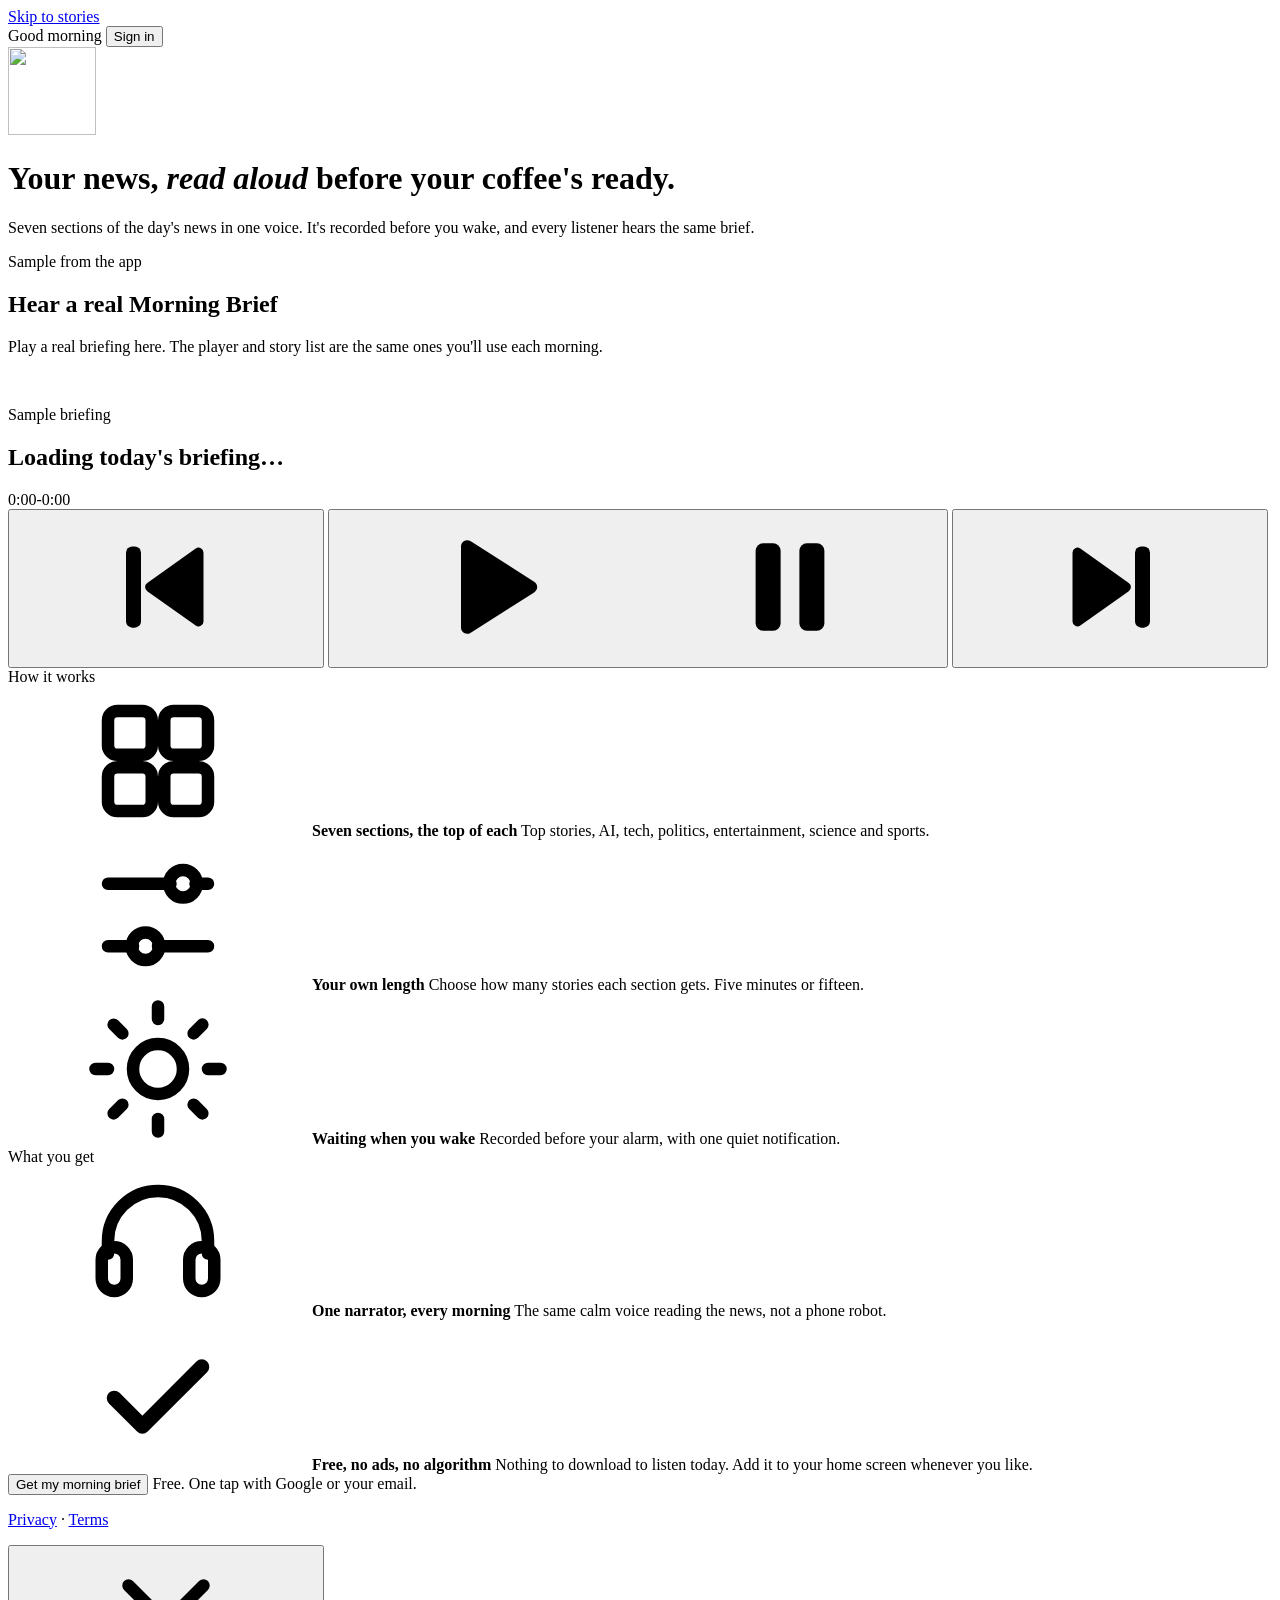
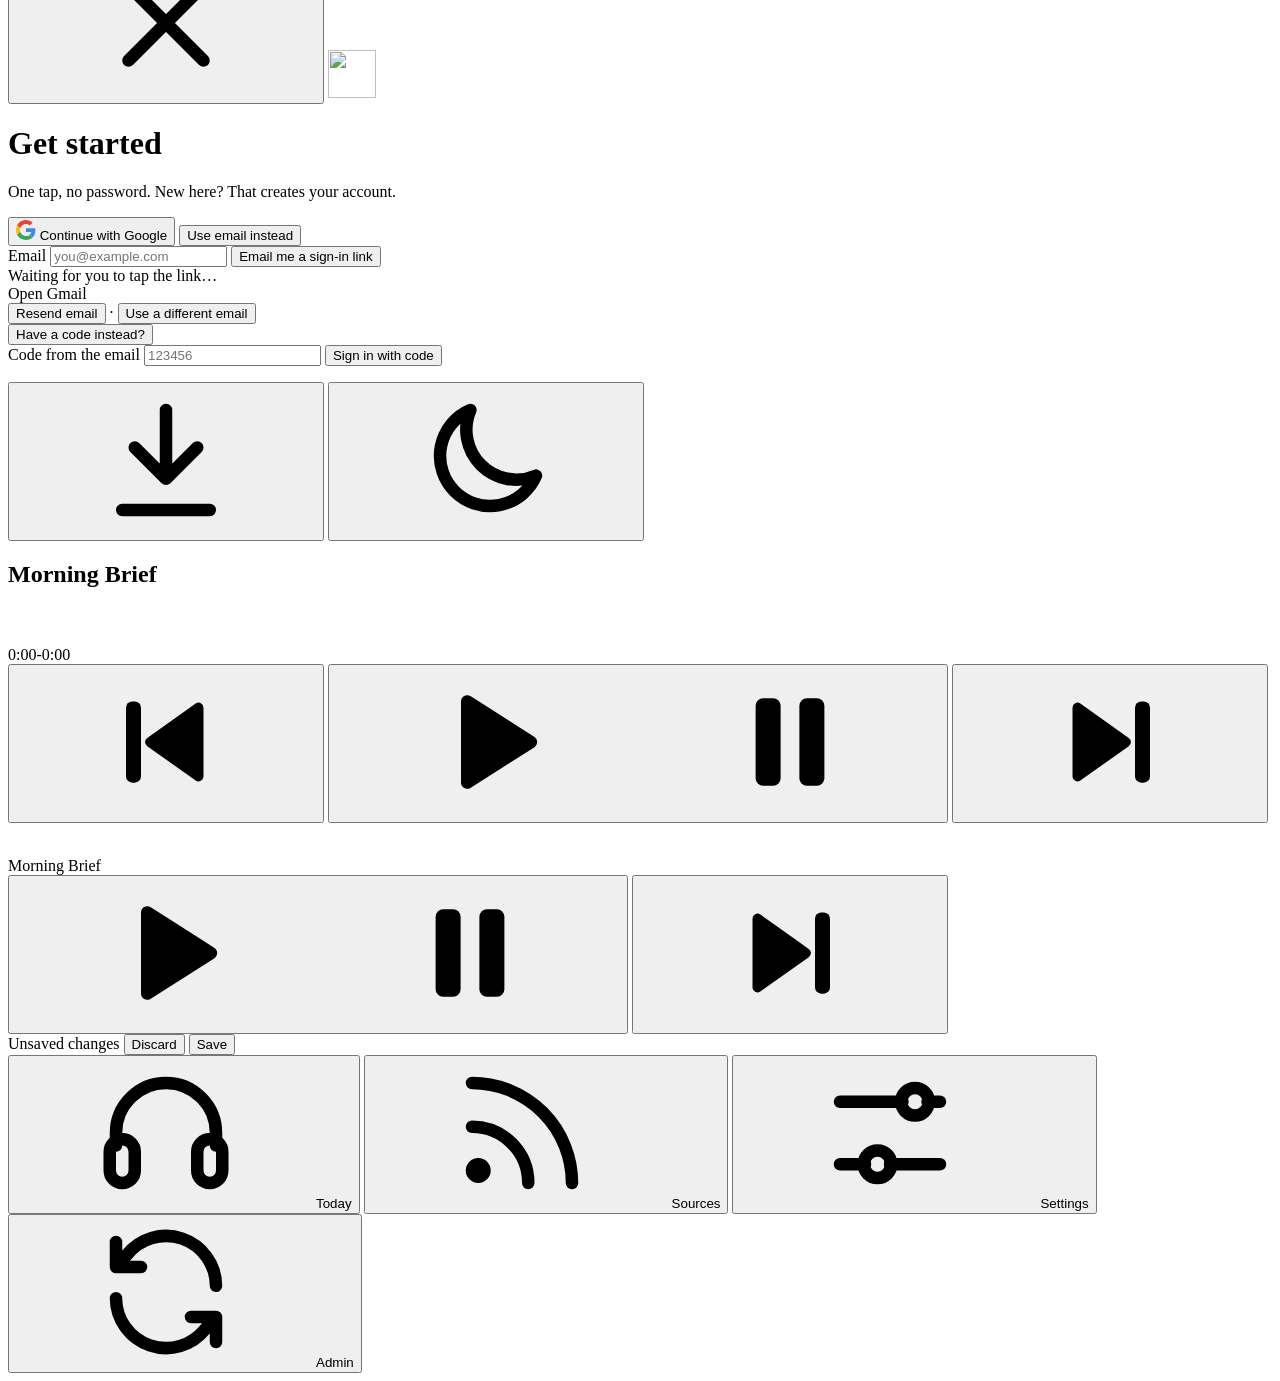
==== web/index.html @ 3ba65fff "Clarify landing sample preview" ====
<!DOCTYPE html>
<html lang="en-CA">
<head>
  <meta charset="UTF-8">
  <meta name="viewport" content="width=device-width, initial-scale=1, viewport-fit=cover">
  <title>Morning Brief: the day's news, read aloud every morning</title>
  <meta name="description" content="Seven sections of the day's news, summarized and read aloud by the same narrator. Recorded before you wake. Free, with no ads and no algorithm.">
  <meta property="og:title" content="Morning Brief">
  <meta property="og:description" content="Seven sections of the day's news in one warm voice, recorded before you wake. Listen to today's briefing before you sign up.">
  <meta property="og:type" content="website">
  <meta name="twitter:card" content="summary">
  <meta name="theme-color" content="#E9E9E5" media="(prefers-color-scheme: light)">
  <meta name="theme-color" content="#121211" media="(prefers-color-scheme: dark)">
  <link rel="manifest" href="/manifest.webmanifest">
  <link rel="icon" href="/icons/icon.svg" type="image/svg+xml">
  <link rel="apple-touch-icon" href="/icons/icon-192.png">
  <link rel="preconnect" href="https://fonts.googleapis.com">
  <link rel="preconnect" href="https://fonts.gstatic.com" crossorigin>
  <link href="https://fonts.googleapis.com/css2?family=Inter:wght@400;500;600;700&display=swap" rel="stylesheet">
  <link rel="stylesheet" href="/css/styles.css">
  <script>
    try { const t = localStorage.getItem('mb-theme'); if (t) document.documentElement.dataset.theme = t; } catch (e) {}
    // Chrome can offer the install prompt before the app's modules load; keep it for our own Install button.
    window.addEventListener('beforeinstallprompt', function (e) { e.preventDefault(); window.__installPrompt = e; });
  </script>
</head>
<body>
  <svg width="0" height="0" style="position:absolute" aria-hidden="true">
    <symbol id="i-play" viewBox="0 0 24 24"><path d="M8 5.5v13a1 1 0 0 0 1.5.86l10.2-6.5a1 1 0 0 0 0-1.72L9.5 4.64A1 1 0 0 0 8 5.5Z" fill="currentColor"/></symbol>
    <symbol id="i-pause" viewBox="0 0 24 24"><rect x="6.5" y="5" width="4" height="14" rx="1.2" fill="currentColor"/><rect x="13.5" y="5" width="4" height="14" rx="1.2" fill="currentColor"/></symbol>
    <symbol id="i-back" viewBox="0 0 24 24"><path d="M12 5V2L7 6l5 4V7a6 6 0 1 1-6 6" fill="none" stroke="currentColor" stroke-width="2" stroke-linecap="round" stroke-linejoin="round"/><text x="12" y="16.5" font-size="6.5" text-anchor="middle" fill="currentColor" font-family="Inter,sans-serif" font-weight="700">15</text></symbol>
    <symbol id="i-fwd" viewBox="0 0 24 24"><path d="M12 5V2l5 4-5 4V7a6 6 0 1 0 6 6" fill="none" stroke="currentColor" stroke-width="2" stroke-linecap="round" stroke-linejoin="round"/><text x="12" y="16.5" font-size="6.5" text-anchor="middle" fill="currentColor" font-family="Inter,sans-serif" font-weight="700">30</text></symbol>
    <symbol id="i-next" viewBox="0 0 24 24"><path d="M6 6.5v11a.8.8 0 0 0 1.25.66L15 12.66a.8.8 0 0 0 0-1.32L7.25 5.84A.8.8 0 0 0 6 6.5Z" fill="currentColor"/><rect x="16" y="5.5" width="2.4" height="13" rx="1" fill="currentColor"/></symbol>
    <symbol id="i-prev" viewBox="0 0 24 24"><path d="M18 6.5v11a.8.8 0 0 1-1.25.66L9 12.66a.8.8 0 0 1 0-1.32l7.75-5.5A.8.8 0 0 1 18 6.5Z" fill="currentColor"/><rect x="5.6" y="5.5" width="2.4" height="13" rx="1" fill="currentColor"/></symbol>
    <symbol id="i-sources" viewBox="0 0 24 24"><path d="M5 19a1 1 0 1 0 0-2 1 1 0 0 0 0 2ZM4 11a9 9 0 0 1 9 9M4 4a16 16 0 0 1 16 16" fill="none" stroke="currentColor" stroke-width="2" stroke-linecap="round"/></symbol>
    <symbol id="i-settings" viewBox="0 0 24 24"><path d="M4 7h10M18 7h2M4 17h4M12 17h8" stroke="currentColor" stroke-width="2" stroke-linecap="round"/><circle cx="16" cy="7" r="2.2" fill="none" stroke="currentColor" stroke-width="2"/><circle cx="10" cy="17" r="2.2" fill="none" stroke="currentColor" stroke-width="2"/></symbol>
    <symbol id="i-headphones" viewBox="0 0 24 24"><path d="M4 14v-2a8 8 0 0 1 16 0v2" fill="none" stroke="currentColor" stroke-width="2" stroke-linecap="round"/><rect x="3" y="13" width="4" height="7" rx="2" fill="none" stroke="currentColor" stroke-width="2"/><rect x="17" y="13" width="4" height="7" rx="2" fill="none" stroke="currentColor" stroke-width="2"/></symbol>
    <symbol id="i-eq" viewBox="0 0 24 24"><path d="M6 10v4M10 7v10M14 10v4M18 7v10" stroke="currentColor" stroke-width="2.4" stroke-linecap="round"/></symbol>
    <symbol id="i-flag" viewBox="0 0 24 24"><path d="M6 21V4m0 1h11l-2.5 3.5L17 12H6" fill="none" stroke="currentColor" stroke-width="2" stroke-linecap="round" stroke-linejoin="round"/></symbol>
    <symbol id="i-moon" viewBox="0 0 24 24"><path d="M20 14.5A8 8 0 0 1 9.5 4a8 8 0 1 0 10.5 10.5Z" fill="none" stroke="currentColor" stroke-width="2" stroke-linejoin="round"/></symbol>
    <symbol id="i-sun" viewBox="0 0 24 24"><circle cx="12" cy="12" r="4" fill="none" stroke="currentColor" stroke-width="2"/><path d="M12 2v2M12 20v2M4.9 4.9l1.4 1.4M17.7 17.7l1.4 1.4M2 12h2M20 12h2M4.9 19.1l1.4-1.4M17.7 6.3l1.4-1.4" stroke="currentColor" stroke-width="2" stroke-linecap="round"/></symbol>
    <symbol id="i-external" viewBox="0 0 24 24"><path d="M14 4h6v6M20 4l-9 9M18 14v5a1 1 0 0 1-1 1H5a1 1 0 0 1-1-1V7a1 1 0 0 1 1-1h5" fill="none" stroke="currentColor" stroke-width="2" stroke-linecap="round" stroke-linejoin="round"/></symbol>
    <symbol id="i-share" viewBox="0 0 24 24"><path d="M12 3v12M7 8l5-5 5 5M5 13v6a2 2 0 0 0 2 2h10a2 2 0 0 0 2-2v-6" fill="none" stroke="currentColor" stroke-width="2" stroke-linecap="round" stroke-linejoin="round"/></symbol>
    <symbol id="i-bookmark" viewBox="0 0 24 24"><path d="M6 4h12v17l-6-4-6 4V4Z" fill="none" stroke="currentColor" stroke-width="2" stroke-linejoin="round"/></symbol>
    <symbol id="i-bookmark-fill" viewBox="0 0 24 24"><path d="M6 4h12v17l-6-4-6 4V4Z" fill="currentColor" stroke="currentColor" stroke-width="2" stroke-linejoin="round"/></symbol>
    <symbol id="i-close" viewBox="0 0 24 24"><path d="M6 6l12 12M18 6 6 18" stroke="currentColor" stroke-width="2" stroke-linecap="round"/></symbol>
    <symbol id="i-grid" viewBox="0 0 24 24"><rect x="4" y="4" width="7" height="7" rx="1.5" fill="none" stroke="currentColor" stroke-width="2"/><rect x="13" y="4" width="7" height="7" rx="1.5" fill="none" stroke="currentColor" stroke-width="2"/><rect x="4" y="13" width="7" height="7" rx="1.5" fill="none" stroke="currentColor" stroke-width="2"/><rect x="13" y="13" width="7" height="7" rx="1.5" fill="none" stroke="currentColor" stroke-width="2"/></symbol>
    <symbol id="i-swipe" viewBox="0 0 24 24"><rect x="6" y="4" width="12" height="16" rx="2" fill="none" stroke="currentColor" stroke-width="2"/><path d="M3 8v8M21 8v8" stroke="currentColor" stroke-width="2" stroke-linecap="round"/></symbol>
    <symbol id="i-refresh" viewBox="0 0 24 24"><path d="M20 11a8 8 0 0 0-14.3-4.9L4 8M4 4v4h4M4 13a8 8 0 0 0 14.3 4.9L20 16M20 20v-4h-4" fill="none" stroke="currentColor" stroke-width="2" stroke-linecap="round" stroke-linejoin="round"/></symbol>
    <symbol id="i-trash" viewBox="0 0 24 24"><path d="M4 7h16M10 11v6M14 11v6M6 7l1 12a2 2 0 0 0 2 2h6a2 2 0 0 0 2-2l1-12M9 7V4h6v3" fill="none" stroke="currentColor" stroke-width="2" stroke-linecap="round" stroke-linejoin="round"/></symbol>
    <symbol id="i-download" viewBox="0 0 24 24"><path d="M12 4v11M7 10l5 5 5-5M5 20h14" fill="none" stroke="currentColor" stroke-width="2" stroke-linecap="round" stroke-linejoin="round"/></symbol>
    <symbol id="i-plus" viewBox="0 0 24 24"><path d="M12 5v14M5 12h14" stroke="currentColor" stroke-width="2" stroke-linecap="round"/></symbol>
    <symbol id="i-check" viewBox="0 0 24 24"><path d="M5 12.5l4.5 4.5L19 7.5" fill="none" stroke="currentColor" stroke-width="2.4" stroke-linecap="round" stroke-linejoin="round"/></symbol>
    <symbol id="i-chev-r" viewBox="0 0 24 24"><path d="M9 5l7 7-7 7" fill="none" stroke="currentColor" stroke-width="2" stroke-linecap="round" stroke-linejoin="round"/></symbol>
    <symbol id="i-chev-d" viewBox="0 0 24 24"><path d="M5 9l7 7 7-7" fill="none" stroke="currentColor" stroke-width="2" stroke-linecap="round" stroke-linejoin="round"/></symbol>
    <symbol id="i-search" viewBox="0 0 24 24"><circle cx="11" cy="11" r="6.5" fill="none" stroke="currentColor" stroke-width="2"/><path d="M16 16l4.5 4.5" stroke="currentColor" stroke-width="2" stroke-linecap="round"/></symbol>
    <symbol id="i-warn" viewBox="0 0 24 24"><path d="M12 4L2.5 20h19L12 4Z" fill="none" stroke="currentColor" stroke-width="2" stroke-linejoin="round"/><path d="M12 10v4.5" stroke="currentColor" stroke-width="2" stroke-linecap="round"/><circle cx="12" cy="17.2" r="1.2" fill="currentColor"/></symbol>
  </svg>

  <a class="skip-link" href="#sections">Skip to stories</a>

  <!-- Signed-out landing: the day's real clips in the app's own player, then sign-in -->
  <div class="landing hidden" id="login">
    <div class="screen">
      <header class="screen-header">
        <div class="overline-row">
          <span class="overline" id="lgGreeting">Good morning</span>
          <span class="spacer"></span>
          <button class="pill-btn glass-btn sm" type="button" data-signin>Sign in</button>
        </div>
        <img class="landing-mark" src="/icons/icon.svg" alt="" width="88" height="88">
        <h1 class="display">Your news, <em>read aloud</em> before your coffee's ready.</h1>
        <p class="subtitle">Seven sections of the day's news in one voice. It's recorded before you wake, and every listener hears the same brief.</p>
      </header>

      <div class="sample-intro">
        <p class="overline">Sample from the app</p>
        <h2 id="sampleHeading">Hear a real Morning Brief</h2>
        <p>Play a real briefing here. The player and story list are the same ones you'll use each morning.</p>
      </div>

      <!-- The same player card as the app's Today screen, playing today's real clips -->
      <section class="glass hero" id="sampleHero" aria-label="Sample briefing">
        <img class="hero-cover hidden" id="sampleCover" alt="">
        <div class="hero-body">
          <p class="overline" id="sampleLabel">Sample briefing</p>
          <h2 class="hero-title" id="sampleTitle">Loading today's briefing…</h2>
          <div class="seg-progress" id="sampleSegs" role="slider" tabindex="0"
               aria-label="Seek through the briefing" aria-valuemin="0" aria-valuemax="100" aria-valuenow="0">
            <div class="seg-thumb" id="sampleThumb"></div>
          </div>
          <div class="times"><span id="sampleCur">0:00</span><span id="sampleDur">-0:00</span></div>
          <div class="hero-controls">
            <button class="skip-btn" id="samplePrev" aria-label="Previous story"><svg><use href="#i-prev"/></svg></button>
            <button class="ink-circle" id="samplePlay" aria-label="Play the briefing">
              <svg class="i-play"><use href="#i-play"/></svg>
              <svg class="i-pause"><use href="#i-pause"/></svg>
            </button>
            <button class="skip-btn" id="sampleNext" aria-label="Next story"><svg><use href="#i-next"/></svg></button>
          </div>
        </div>
        <audio id="sampleAudio" preload="none"></audio>
      </section>

      <div class="landing-overview">
        <section class="landing-section">
          <div class="section-head"><span class="overline">How it works</span></div>
          <div class="glass-group">
            <div class="feature-row">
              <span class="feature-icon"><svg><use href="#i-grid"/></svg></span>
              <span class="feature-text"><b>Seven sections, the top of each</b>
                <span class="meta">Top stories, AI, tech, politics, entertainment, science and sports.</span></span>
            </div>
            <div class="hairline"></div>
            <div class="feature-row">
              <span class="feature-icon"><svg><use href="#i-settings"/></svg></span>
              <span class="feature-text"><b>Your own length</b>
                <span class="meta">Choose how many stories each section gets. Five minutes or fifteen.</span></span>
            </div>
            <div class="hairline"></div>
            <div class="feature-row">
              <span class="feature-icon"><svg><use href="#i-sun"/></svg></span>
              <span class="feature-text"><b>Waiting when you wake</b>
                <span class="meta">Recorded before your alarm, with one quiet notification.</span></span>
            </div>
          </div>
        </section>

        <section class="landing-section">
          <div class="section-head"><span class="overline">What you get</span></div>
          <div class="glass-group">
            <div class="feature-row">
              <span class="feature-icon"><svg><use href="#i-headphones"/></svg></span>
              <span class="feature-text"><b>One narrator, every morning</b>
                <span class="meta">The same calm voice reading the news, not a phone robot.</span></span>
            </div>
            <div class="hairline"></div>
            <div class="feature-row">
              <span class="feature-icon"><svg><use href="#i-check"/></svg></span>
              <span class="feature-text"><b>Free, no ads, no algorithm</b>
                <span class="meta">Nothing to download to listen today. Add it to your home screen whenever you like.</span></span>
            </div>
          </div>
        </section>
      </div>

      <div class="landing-cta">
        <button class="pill-btn" type="button" data-signin>Get my morning brief</button>
        <span class="hint">Free. One tap with Google or your email.</span>
      </div>

      <!-- The stories in that sample, grouped by section exactly as in the app -->
      <section id="sampleSection" hidden>
        <div id="sampleStories"></div>
      </section>

      <p class="footnote"><a href="/privacy">Privacy</a> · <a href="/terms">Terms</a></p>
    </div>

    <!-- Sign in: email, then the link or code from the email -->
    <div class="signin hidden" id="signin" role="dialog" aria-modal="true" aria-labelledby="signinTitle">
      <div class="login-card">
        <button class="icon-btn signin-close" type="button" id="signinClose" aria-label="Close"><svg><use href="#i-close"/></svg></button>
        <img src="/icons/icon.svg" alt="" width="48" height="48">
        <h1 id="signinTitle">Get started</h1>
        <p class="hint" id="loginHint">One tap, no password. New here? That creates your account.</p>
        <div id="providerStep" class="login-form">
          <button class="btn btn-lg btn-google" type="button" id="googleBtn">
            <svg viewBox="0 0 48 48" width="20" height="20" aria-hidden="true"><path fill="#EA4335" d="M24 9.5c3.5 0 6.6 1.2 9.1 3.6l6.8-6.8C35.8 2.4 30.3 0 24 0 14.6 0 6.5 5.4 2.6 13.2l7.9 6.1C12.4 13.5 17.7 9.5 24 9.5z"/><path fill="#4285F4" d="M46.5 24.5c0-1.6-.1-3.1-.4-4.5H24v9h12.7c-.6 3-2.3 5.5-4.8 7.2l7.6 5.9c4.4-4.1 7-10.1 7-17.6z"/><path fill="#FBBC05" d="M10.5 28.7c-.5-1.4-.8-3-.8-4.7s.3-3.2.8-4.7l-7.9-6.1C.9 16.4 0 20.1 0 24s.9 7.6 2.6 10.8l7.9-6.1z"/><path fill="#34A853" d="M24 48c6.5 0 11.9-2.1 15.9-5.8l-7.6-5.9c-2.1 1.4-4.9 2.3-8.3 2.3-6.3 0-11.6-4-13.5-9.8l-7.9 6.1C6.5 42.6 14.6 48 24 48z"/></svg>
            <span id="googleLabel">Continue with Google</span>
          </button>
          <button class="link-btn" type="button" id="useEmail">Use email instead</button>
        </div>
        <form id="emailForm" class="login-form hidden">
          <label class="sr-only" for="loginEmail">Email</label>
          <input type="email" id="loginEmail" class="text-input" placeholder="you@example.com" autocomplete="email" required>
          <button class="btn btn-primary btn-lg" type="submit" id="sendCodeBtn">Email me a sign-in link</button>
        </form>
        <div id="sentStep" class="login-form hidden">
          <div class="sent-waiting" aria-live="polite"><span class="spinner" aria-hidden="true"></span>Waiting for you to tap the link…</div>
          <a class="btn btn-primary btn-lg hidden" id="openMail" target="_blank" rel="noopener">Open Gmail</a>
          <div class="sent-actions">
            <button class="link-btn" type="button" id="resendBtn">Resend email</button>
            <span aria-hidden="true">·</span>
            <button class="link-btn" type="button" id="changeEmail">Use a different email</button>
          </div>
          <button class="link-btn" type="button" id="showCode">Have a code instead?</button>
          <form id="codeForm" class="login-form hidden">
            <label class="sr-only" for="loginCode">Code from the email</label>
            <input type="text" id="loginCode" class="text-input code-input" inputmode="numeric" autocomplete="one-time-code"
                   pattern="[0-9]{6,10}" maxlength="10" placeholder="123456">
            <button class="btn btn-ghost" type="submit" id="verifyBtn">Sign in with code</button>
          </form>
        </div>
        <p class="error hidden" id="loginError" role="alert"></p>
      </div>
    </div>
  </div>

  <main id="main">
    <section class="page" id="page-today" aria-label="Today">
    <div class="screen">
      <header class="screen-header">
        <div class="overline-row">
          <span class="overline" id="dateOverline"></span>
          <span class="wx" id="wxChip"></span>
          <span class="spacer"></span>
          <button class="icon-btn sm hidden" id="installBtn" aria-label="Install the app" title="Install the app"><svg><use href="#i-download"/></svg></button>
          <button class="icon-btn sm" id="themeToggle" aria-label="Toggle dark mode" title="Theme"><svg><use href="#i-moon"/></svg></button>
        </div>
        <h1 class="display">Morning Brief</h1>
        <p class="subtitle" id="screenSubtitle"></p>
      </header>

      <div id="notice"></div>

      <!-- Hero player card -->
      <section class="glass hero hidden" id="hero" aria-label="Audio briefing">
        <img class="hero-cover hidden" id="heroCover" alt="">
        <div class="hero-body">
          <p class="overline" id="heroState"></p>
          <h2 class="hero-title" id="heroTitle"></h2>
          <div class="seg-progress" id="segProgress" role="slider" tabindex="0" aria-label="Seek through the briefing" aria-valuemin="0" aria-valuemax="100" aria-valuenow="0">
            <div class="seg-thumb" id="segThumb"></div>
          </div>
          <div class="times"><span id="curTime">0:00</span><span id="durTime">-0:00</span></div>
          <div class="hero-controls">
            <button class="skip-btn" id="prevChapter" aria-label="Previous story"><svg><use href="#i-prev"/></svg></button>
            <button class="ink-circle" id="playBtn" aria-label="Play briefing">
              <svg class="i-play"><use href="#i-play"/></svg>
              <svg class="i-pause"><use href="#i-pause"/></svg>
            </button>
            <button class="skip-btn" id="nextChapter" aria-label="Next story"><svg><use href="#i-next"/></svg></button>
          </div>
        </div>
        <audio id="audio" preload="metadata"></audio>
      </section>

      <div class="chips hidden" id="dateChips" role="group" aria-label="Past briefings"></div>

      <div id="sections"></div>
      <p class="footnote" id="footnote"></p>
    </div>
    </section>
    <section class="page hidden" id="page-sources" aria-label="Sources"><div class="screen"></div></section>
    <section class="page hidden" id="page-settings" aria-label="Settings"><div class="screen"></div></section>
    <section class="page hidden" id="page-admin" aria-label="Admin"><div class="screen"></div></section>
  </main>

  <!-- Floating mini player -->
  <div class="mini-player" id="miniPlayer" aria-hidden="true">
    <img class="mini-cover hidden" id="miniCover" alt="">
    <span class="mini-eq hidden" id="miniEq" aria-hidden="true"><i></i><i></i><i></i></span>
    <div class="mini-text">
      <span class="mini-title" id="miniTitle">Morning Brief</span>
      <span class="mini-sub" id="miniSub"></span>
      <div class="mini-bar"><span id="miniBar"></span></div>
    </div>
    <button class="ink-circle sm" id="miniPlay" aria-label="Play or pause">
      <svg class="i-play"><use href="#i-play"/></svg>
      <svg class="i-pause"><use href="#i-pause"/></svg>
    </button>
    <button class="skip-btn sm" id="miniNext" aria-label="Next story"><svg><use href="#i-next"/></svg></button>
  </div>

  <!-- Unsaved changes on Sources or Settings -->
  <div class="save-bar hidden" id="saveBar" role="status">
    <span class="save-label">Unsaved changes</span>
    <button class="link-btn" id="discardBtn" type="button">Discard</button>
    <button class="pill-btn" id="saveBtn" type="button">Save</button>
  </div>

  <!-- Bottom tab bar -->
  <nav class="tabbar" id="tabbar" aria-label="Primary">
    <button class="tab active" data-tab="today" aria-current="page"><svg><use href="#i-headphones"/></svg><span>Today</span></button>
    <button class="tab" data-tab="sources"><svg><use href="#i-sources"/></svg><span>Sources</span></button>
    <button class="tab" data-tab="settings"><svg><use href="#i-settings"/></svg><span>Settings</span></button>
    <button class="tab hidden" id="adminTab" data-tab="admin"><svg><use href="#i-refresh"/></svg><span>Admin</span></button>
  </nav>

  <!-- First-run welcome: three short steps (you, your news, your morning). -->
  <dialog class="sheet welcome" id="welcomeSheet" aria-labelledby="welcomeTitle">
    <form id="welcomeForm">
      <div class="sheet-head">
        <h2 id="welcomeTitle">Welcome</h2>
        <div class="step-dots" id="welcomeDots" aria-hidden="true"></div>
      </div>
      <div class="sheet-body">
        <div class="welcome-step" data-step="name">
          <p class="hint">Seven sections of the day's news, recorded once each morning and read by Alice or Mike. Three quick steps to set it up.</p>
          <div class="setting-group">
            <h3><label for="welcomeName">What should we call you?</label></h3>
            <input type="text" id="welcomeName" class="text-input" maxlength="40" autocomplete="given-name" placeholder="First name">
            <p class="hint">So the app can say hello. The brief is recorded once for everyone, so it isn't read out in it.</p>
          </div>
        </div>

        <div class="welcome-step hidden" data-step="sources">
          <p class="hint">Every morning we read these sites and pick the top stories. Tap one to leave it out.</p>
          <div id="welcomeSources"></div>
          <div class="setting-group hidden">
            <h3><label for="welcomeSourceUrl">Add a site you like</label></h3>
            <div class="input-row">
              <input type="url" id="welcomeSourceUrl" class="text-input" inputmode="url" autocomplete="off" placeholder="e.g. thestar.com or a feed link">
              <button type="button" class="btn btn-ghost" id="welcomeSourceAdd"><svg><use href="#i-plus"/></svg> Add</button>
            </div>
            <p class="hint">They land in their own section. You can change all of this later in Sources.</p>
          </div>
        </div>

        <div class="welcome-step hidden" data-step="morning">
          <div class="first-brief">
            <div>
              <span class="first-brief-label">Your briefing</span>
              <strong class="first-brief-when" id="welcomeWhen">Tomorrow morning</strong>
              <span class="first-brief-what" id="welcomeWhat"></span>
            </div>
          </div>
          <div class="setting-group" id="welcomePushRow">
            <h3>Morning notification</h3>
            <div class="setting-row">
              <label class="switch"><input type="checkbox" id="welcomePushOn"><span></span></label>
              <span>Tell me when my briefing is ready</span>
            </div>
            <p class="hint">Your browser will ask for permission. You can change this any time in Settings.</p>
          </div>
          <div class="setting-group hidden" id="welcomeInstallRow">
            <h3>Install the app</h3>
            <div class="install-steps hidden" id="welcomeInstallIOS">
              <p class="hint">Morning notifications on iPhone only work from the Home Screen app. Tap <strong>Share</strong>, then <strong>Add to Home Screen</strong>, open Morning Brief from there and sign in again. You'll be asked about notifications then.</p>
            </div>
            <div class="setting-row install-steps hidden" id="welcomeInstallPrompt">
              <span>Open Morning Brief from your home screen, full screen like any other app.</span>
              <button type="button" class="btn btn-ghost" id="welcomeInstallBtn"><svg><use href="#i-download"/></svg> Install</button>
            </div>
          </div>
        </div>
        <p class="form-error" id="welcomeError" role="alert"></p>
      </div>
      <div class="sheet-foot">
        <button type="button" class="btn" id="welcomeBack">Skip</button>
        <button type="submit" class="btn btn-primary" id="welcomeGo">Next</button>
      </div>
    </form>
  </dialog>

  <!-- How to install on iPhone/iPad, where browsers have no install prompt -->
  <dialog class="sheet welcome" id="installSheet" aria-labelledby="installTitle">
    <div class="sheet-head">
      <h2 id="installTitle">Install Morning Brief</h2>
      <button class="icon-btn" data-close aria-label="Close"><svg><use href="#i-close"/></svg></button>
    </div>
    <div class="sheet-body">
      <ol class="install-list">
        <li>Tap <strong>Share</strong> <svg class="inline-icon" aria-hidden="true"><use href="#i-share"/></svg> in the browser toolbar.</li>
        <li>Choose <strong>Add to Home Screen</strong>, then <strong>Add</strong>.</li>
        <li>Open Morning Brief from your Home Screen and sign in. Morning notifications work from there.</li>
      </ol>
    </div>
    <div class="sheet-foot">
      <button class="btn btn-primary" data-close>Got it</button>
    </div>
  </dialog>

  <!-- Delete account: a deliberate, two-step confirmation -->
  <dialog class="sheet welcome" id="deleteSheet" aria-labelledby="deleteTitle">
    <form id="deleteForm">
      <div class="sheet-head">
        <h2 id="deleteTitle">Delete your account?</h2>
        <button type="button" class="icon-btn" data-close aria-label="Close"><svg><use href="#i-close"/></svg></button>
      </div>
      <div class="sheet-body">
        <div class="danger-box">
          <strong>This can't be undone.</strong> Everything below is removed for good:
          <ul>
            <li>Your briefings and their audio</li>
            <li>Your own news links and saved settings (voice, sections, name)</li>
            <li>Morning notifications on all your devices</li>
            <li>Your sign-in for <span id="deleteEmail"></span></li>
          </ul>
        </div>
        <p class="hint">You can sign up again later with the same email, but you'll start from scratch.</p>
        <label class="confirm-check">
          <input type="checkbox" id="deleteConfirm">
          <span>I understand my account and all its data will be permanently deleted.</span>
        </label>
        <p class="hint" id="deleteStatus" role="status" aria-live="polite"></p>
      </div>
      <div class="sheet-foot">
        <button type="button" class="btn btn-ghost" data-close>Keep my account</button>
        <button type="submit" class="btn btn-danger" id="deleteGo" disabled>Delete forever</button>
      </div>
    </form>
  </dialog>

  <!-- Generic confirm dialog -->
  <dialog class="sheet" id="confirmDialog" aria-labelledby="confirmTitle">
    <div class="sheet-head">
      <h2 id="confirmTitle"></h2>
      <button class="icon-btn" data-close aria-label="Close"><svg><use href="#i-close"/></svg></button>
    </div>
    <div class="sheet-body">
      <p class="hint" id="confirmBody"></p>
    </div>
    <div class="sheet-foot">
      <button class="btn btn-ghost" data-close>Cancel</button>
      <button class="btn btn-primary" id="confirmGo">Confirm</button>
    </div>
  </dialog>

  <!-- Report a summary -->
  <dialog class="sheet" id="reportSheet" aria-labelledby="reportTitle">
    <div class="sheet-head">
      <h2 id="reportTitle">Report this summary</h2>
      <button class="icon-btn" data-close aria-label="Close"><svg><use href="#i-close"/></svg></button>
    </div>
    <div class="sheet-body">
      <p class="hint">Summaries are written by AI and can get things wrong. What's the problem?</p>
      <div class="chip-row" id="reportReasons" role="group" aria-label="Reason"></div>
      <input type="text" id="reportNote" class="text-input" style="width:100%;margin-top:10px" maxlength="1000" placeholder="Anything to add? (optional)" aria-label="Anything to add">
      <p class="form-error" id="reportError" role="alert"></p>
    </div>
    <div class="sheet-foot">
      <button class="btn btn-ghost" data-close>Cancel</button>
      <button class="btn btn-primary" id="reportSend">Send</button>
    </div>
  </dialog>

  <div class="toast" id="toast" role="status" aria-live="polite"></div>

  <script type="module" src="/js/app.js"></script>
</body>
</html>
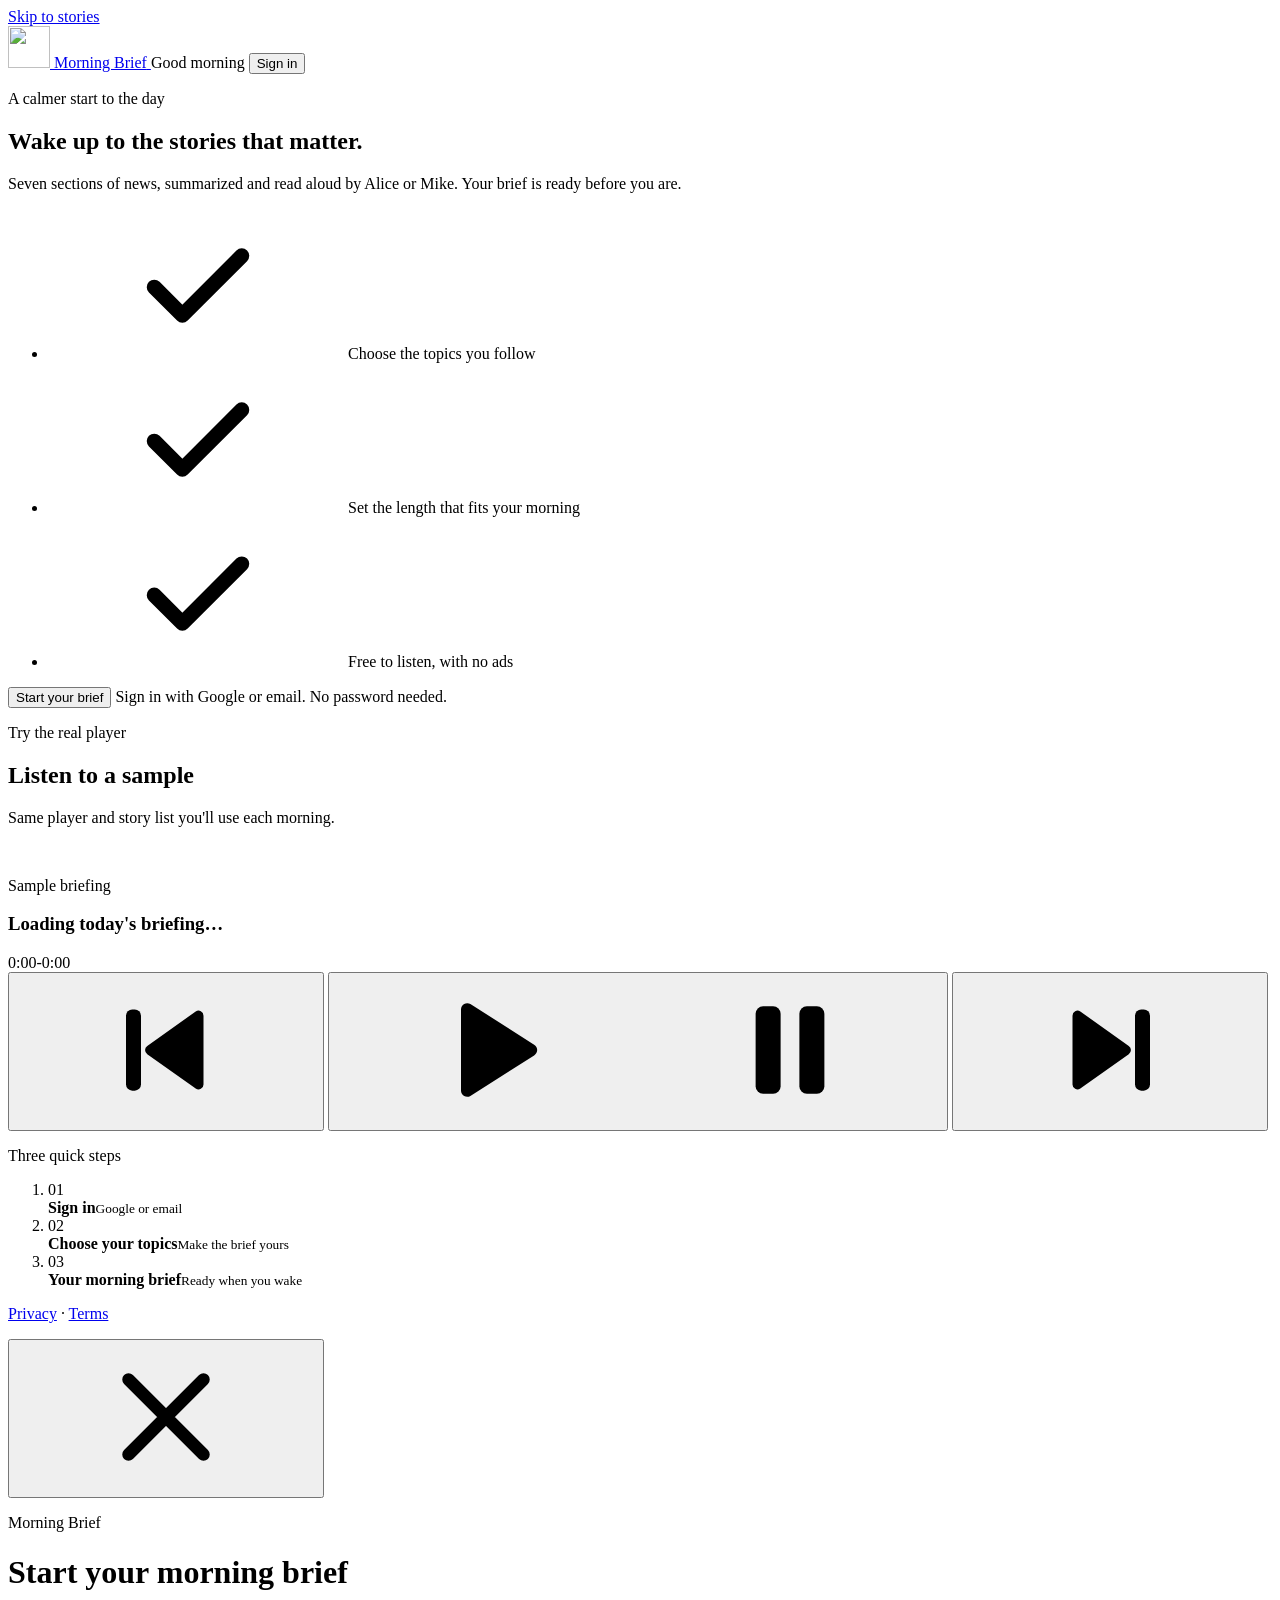
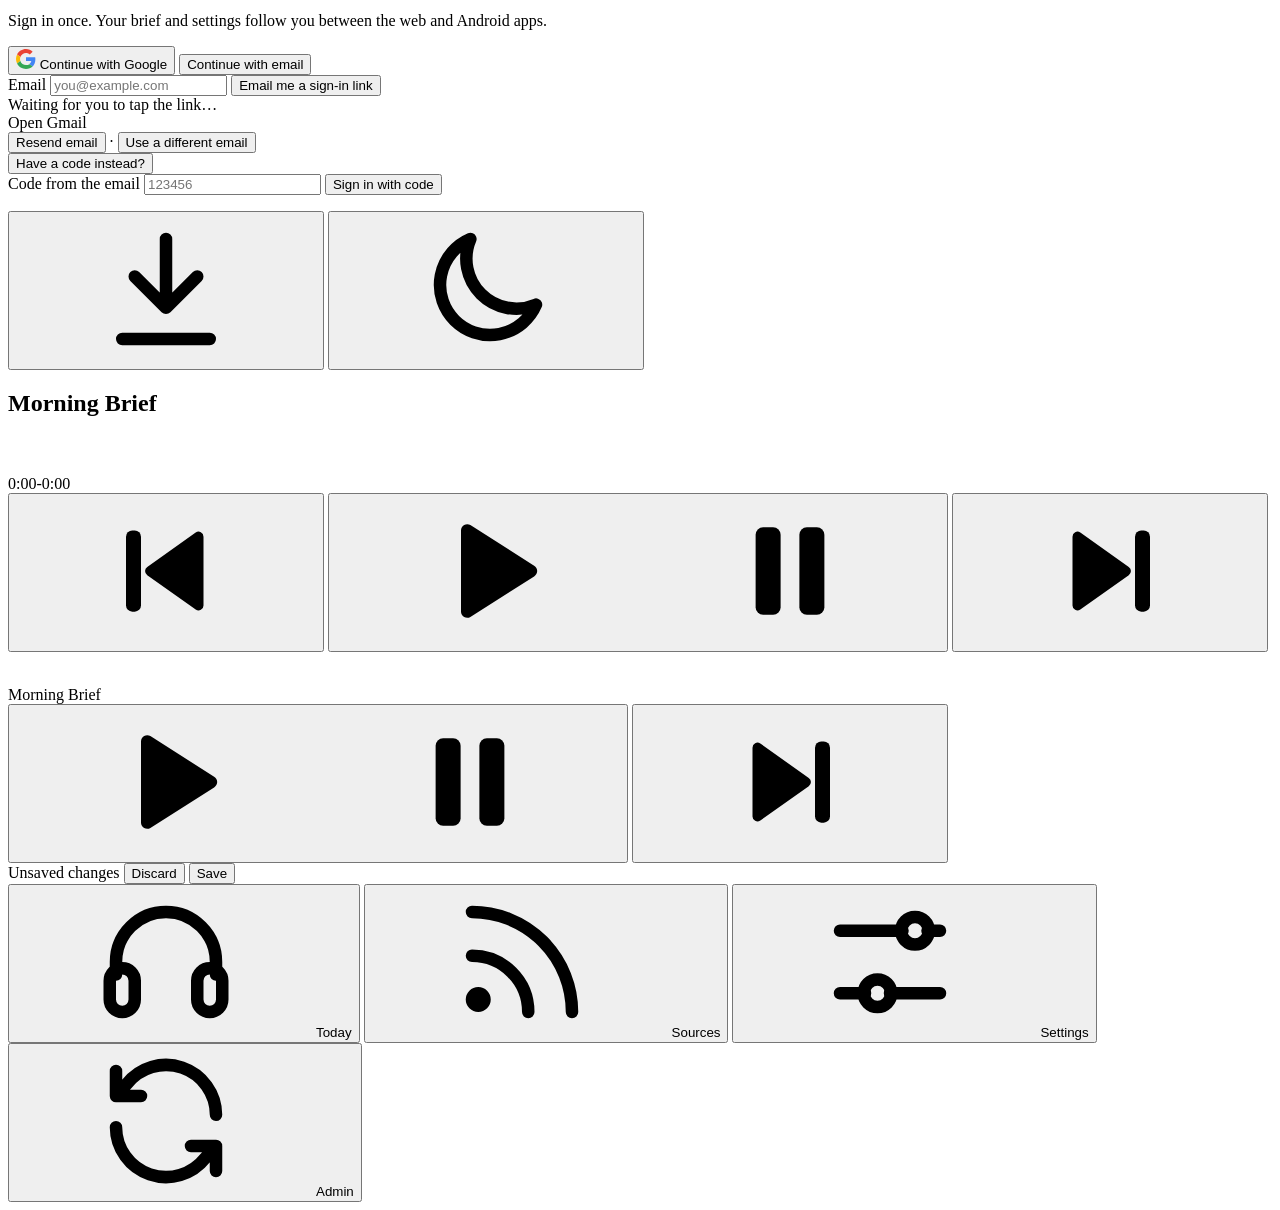
==== commit 27bb573f: "Refine responsive landing experience" ====
--- a/web/index.html
+++ b/web/index.html
@@ -62,97 +62,75 @@
   <!-- Signed-out landing: the day's real clips in the app's own player, then sign-in -->
   <div class="landing hidden" id="login">
     <div class="screen">
-      <header class="screen-header">
-        <div class="overline-row">
-          <span class="overline" id="lgGreeting">Good morning</span>
-          <span class="spacer"></span>
-          <button class="pill-btn glass-btn sm" type="button" data-signin>Sign in</button>
-        </div>
-        <img class="landing-mark" src="/icons/icon.svg" alt="" width="88" height="88">
-        <h1 class="display">Your news, <em>read aloud</em> before your coffee's ready.</h1>
-        <p class="subtitle">Seven sections of the day's news in one voice. It's recorded before you wake, and every listener hears the same brief.</p>
+      <header class="landing-bar">
+        <a class="landing-brand" href="/" aria-label="Morning Brief home">
+          <img src="/icons/icon.svg" alt="" width="42" height="42">
+          <span>Morning Brief</span>
+        </a>
+        <span class="landing-date overline" id="lgGreeting">Good morning</span>
+        <button class="pill-btn glass-btn sm" type="button" data-signin>Sign in</button>
       </header>
 
-      <div class="sample-intro">
-        <p class="overline">Sample from the app</p>
-        <h2 id="sampleHeading">Hear a real Morning Brief</h2>
-        <p>Play a real briefing here. The player and story list are the same ones you'll use each morning.</p>
-      </div>
-
-      <!-- The same player card as the app's Today screen, playing today's real clips -->
-      <section class="glass hero" id="sampleHero" aria-label="Sample briefing">
-        <img class="hero-cover hidden" id="sampleCover" alt="">
-        <div class="hero-body">
-          <p class="overline" id="sampleLabel">Sample briefing</p>
-          <h2 class="hero-title" id="sampleTitle">Loading today's briefing…</h2>
-          <div class="seg-progress" id="sampleSegs" role="slider" tabindex="0"
-               aria-label="Seek through the briefing" aria-valuemin="0" aria-valuemax="100" aria-valuenow="0">
-            <div class="seg-thumb" id="sampleThumb"></div>
-          </div>
-          <div class="times"><span id="sampleCur">0:00</span><span id="sampleDur">-0:00</span></div>
-          <div class="hero-controls">
-            <button class="skip-btn" id="samplePrev" aria-label="Previous story"><svg><use href="#i-prev"/></svg></button>
-            <button class="ink-circle" id="samplePlay" aria-label="Play the briefing">
-              <svg class="i-play"><use href="#i-play"/></svg>
-              <svg class="i-pause"><use href="#i-pause"/></svg>
-            </button>
-            <button class="skip-btn" id="sampleNext" aria-label="Next story"><svg><use href="#i-next"/></svg></button>
-          </div>
-        </div>
-        <audio id="sampleAudio" preload="none"></audio>
+      <div class="landing-main">
+        <section class="landing-welcome" aria-labelledby="landingTitle">
+          <p class="overline">A calmer start to the day</p>
+          <h1 class="landing-title" id="landingTitle">Wake up to the stories that matter.</h1>
+          <p class="landing-lead">Seven sections of news, summarized and read aloud by Alice or Mike. Your brief is ready before you are.</p>
+          <ul class="landing-points">
+            <li><svg aria-hidden="true"><use href="#i-check"/></svg><span>Choose the topics you follow</span></li>
+            <li><svg aria-hidden="true"><use href="#i-check"/></svg><span>Set the length that fits your morning</span></li>
+            <li><svg aria-hidden="true"><use href="#i-check"/></svg><span>Free to listen, with no ads</span></li>
+          </ul>
+          <div class="landing-cta">
+            <button class="pill-btn" type="button" data-signin>Start your brief</button>
+            <span class="hint">Sign in with Google or email. No password needed.</span>
+          </div>
+        </section>
+
+        <section class="landing-preview" aria-labelledby="sampleHeading">
+          <div class="preview-heading">
+            <p class="overline">Try the real player</p>
+            <h2 id="sampleHeading">Listen to a sample</h2>
+            <p>Same player and story list you'll use each morning.</p>
+          </div>
+          <!-- The same player card as the app's Today screen, playing a real briefing. -->
+          <section class="glass hero" id="sampleHero" aria-label="Sample briefing">
+            <img class="hero-cover hidden" id="sampleCover" alt="">
+            <div class="hero-body">
+              <p class="overline" id="sampleLabel">Sample briefing</p>
+              <h3 class="hero-title" id="sampleTitle">Loading today's briefing…</h3>
+              <div class="seg-progress" id="sampleSegs" role="slider" tabindex="0"
+                   aria-label="Seek through the briefing" aria-valuemin="0" aria-valuemax="100" aria-valuenow="0">
+                <div class="seg-thumb" id="sampleThumb"></div>
+              </div>
+              <div class="times"><span id="sampleCur">0:00</span><span id="sampleDur">-0:00</span></div>
+              <div class="hero-controls">
+                <button class="skip-btn" id="samplePrev" aria-label="Previous story"><svg><use href="#i-prev"/></svg></button>
+                <button class="ink-circle" id="samplePlay" aria-label="Play the briefing">
+                  <svg class="i-play"><use href="#i-play"/></svg>
+                  <svg class="i-pause"><use href="#i-pause"/></svg>
+                </button>
+                <button class="skip-btn" id="sampleNext" aria-label="Next story"><svg><use href="#i-next"/></svg></button>
+              </div>
+            </div>
+            <audio id="sampleAudio" preload="none"></audio>
+          </section>
+        </section>
+      </div>
+
+      <section class="landing-next" aria-label="Getting started">
+        <p class="overline">Three quick steps</p>
+        <ol class="landing-steps">
+          <li><span>01</span><div><b>Sign in</b><small>Google or email</small></div></li>
+          <li><span>02</span><div><b>Choose your topics</b><small>Make the brief yours</small></div></li>
+          <li><span>03</span><div><b>Your morning brief</b><small>Ready when you wake</small></div></li>
+        </ol>
       </section>
 
-      <div class="landing-overview">
-        <section class="landing-section">
-          <div class="section-head"><span class="overline">How it works</span></div>
-          <div class="glass-group">
-            <div class="feature-row">
-              <span class="feature-icon"><svg><use href="#i-grid"/></svg></span>
-              <span class="feature-text"><b>Seven sections, the top of each</b>
-                <span class="meta">Top stories, AI, tech, politics, entertainment, science and sports.</span></span>
-            </div>
-            <div class="hairline"></div>
-            <div class="feature-row">
-              <span class="feature-icon"><svg><use href="#i-settings"/></svg></span>
-              <span class="feature-text"><b>Your own length</b>
-                <span class="meta">Choose how many stories each section gets. Five minutes or fifteen.</span></span>
-            </div>
-            <div class="hairline"></div>
-            <div class="feature-row">
-              <span class="feature-icon"><svg><use href="#i-sun"/></svg></span>
-              <span class="feature-text"><b>Waiting when you wake</b>
-                <span class="meta">Recorded before your alarm, with one quiet notification.</span></span>
-            </div>
-          </div>
-        </section>
-
-        <section class="landing-section">
-          <div class="section-head"><span class="overline">What you get</span></div>
-          <div class="glass-group">
-            <div class="feature-row">
-              <span class="feature-icon"><svg><use href="#i-headphones"/></svg></span>
-              <span class="feature-text"><b>One narrator, every morning</b>
-                <span class="meta">The same calm voice reading the news, not a phone robot.</span></span>
-            </div>
-            <div class="hairline"></div>
-            <div class="feature-row">
-              <span class="feature-icon"><svg><use href="#i-check"/></svg></span>
-              <span class="feature-text"><b>Free, no ads, no algorithm</b>
-                <span class="meta">Nothing to download to listen today. Add it to your home screen whenever you like.</span></span>
-            </div>
-          </div>
-        </section>
-      </div>
-
-      <div class="landing-cta">
-        <button class="pill-btn" type="button" data-signin>Get my morning brief</button>
-        <span class="hint">Free. One tap with Google or your email.</span>
-      </div>
-
-      <!-- The stories in that sample, grouped by section exactly as in the app -->
-      <section id="sampleSection" hidden>
+      <details class="sample-stories" id="sampleSection" hidden>
+        <summary>Browse stories in this sample</summary>
         <div id="sampleStories"></div>
-      </section>
+      </details>
 
       <p class="footnote"><a href="/privacy">Privacy</a> · <a href="/terms">Terms</a></p>
     </div>
@@ -161,15 +139,15 @@
     <div class="signin hidden" id="signin" role="dialog" aria-modal="true" aria-labelledby="signinTitle">
       <div class="login-card">
         <button class="icon-btn signin-close" type="button" id="signinClose" aria-label="Close"><svg><use href="#i-close"/></svg></button>
-        <img src="/icons/icon.svg" alt="" width="48" height="48">
-        <h1 id="signinTitle">Get started</h1>
-        <p class="hint" id="loginHint">One tap, no password. New here? That creates your account.</p>
+        <p class="overline">Morning Brief</p>
+        <h1 id="signinTitle">Start your morning brief</h1>
+        <p class="login-intro" id="loginHint">Sign in once. Your brief and settings follow you between the web and Android apps.</p>
         <div id="providerStep" class="login-form">
           <button class="btn btn-lg btn-google" type="button" id="googleBtn">
             <svg viewBox="0 0 48 48" width="20" height="20" aria-hidden="true"><path fill="#EA4335" d="M24 9.5c3.5 0 6.6 1.2 9.1 3.6l6.8-6.8C35.8 2.4 30.3 0 24 0 14.6 0 6.5 5.4 2.6 13.2l7.9 6.1C12.4 13.5 17.7 9.5 24 9.5z"/><path fill="#4285F4" d="M46.5 24.5c0-1.6-.1-3.1-.4-4.5H24v9h12.7c-.6 3-2.3 5.5-4.8 7.2l7.6 5.9c4.4-4.1 7-10.1 7-17.6z"/><path fill="#FBBC05" d="M10.5 28.7c-.5-1.4-.8-3-.8-4.7s.3-3.2.8-4.7l-7.9-6.1C.9 16.4 0 20.1 0 24s.9 7.6 2.6 10.8l7.9-6.1z"/><path fill="#34A853" d="M24 48c6.5 0 11.9-2.1 15.9-5.8l-7.6-5.9c-2.1 1.4-4.9 2.3-8.3 2.3-6.3 0-11.6-4-13.5-9.8l-7.9 6.1C6.5 42.6 14.6 48 24 48z"/></svg>
             <span id="googleLabel">Continue with Google</span>
           </button>
-          <button class="link-btn" type="button" id="useEmail">Use email instead</button>
+          <button class="btn btn-ghost" type="button" id="useEmail">Continue with email</button>
         </div>
         <form id="emailForm" class="login-form hidden">
           <label class="sr-only" for="loginEmail">Email</label>
@@ -287,16 +265,16 @@
       </div>
       <div class="sheet-body">
         <div class="welcome-step" data-step="name">
-          <p class="hint">Seven sections of the day's news, recorded once each morning and read by Alice or Mike. Three quick steps to set it up.</p>
+          <p class="hint">A couple of quick choices make your morning brief yours. You can change them later.</p>
           <div class="setting-group">
             <h3><label for="welcomeName">What should we call you?</label></h3>
             <input type="text" id="welcomeName" class="text-input" maxlength="40" autocomplete="given-name" placeholder="First name">
-            <p class="hint">So the app can say hello. The brief is recorded once for everyone, so it isn't read out in it.</p>
+            <p class="hint">Optional. This name stays in the app and isn't read in your brief.</p>
           </div>
         </div>
 
         <div class="welcome-step hidden" data-step="sources">
-          <p class="hint">Every morning we read these sites and pick the top stories. Tap one to leave it out.</p>
+          <p class="hint">Choose what goes into your brief. Turn off any topics you'd rather skip.</p>
           <div id="welcomeSources"></div>
           <div class="setting-group hidden">
             <h3><label for="welcomeSourceUrl">Add a site you like</label></h3>
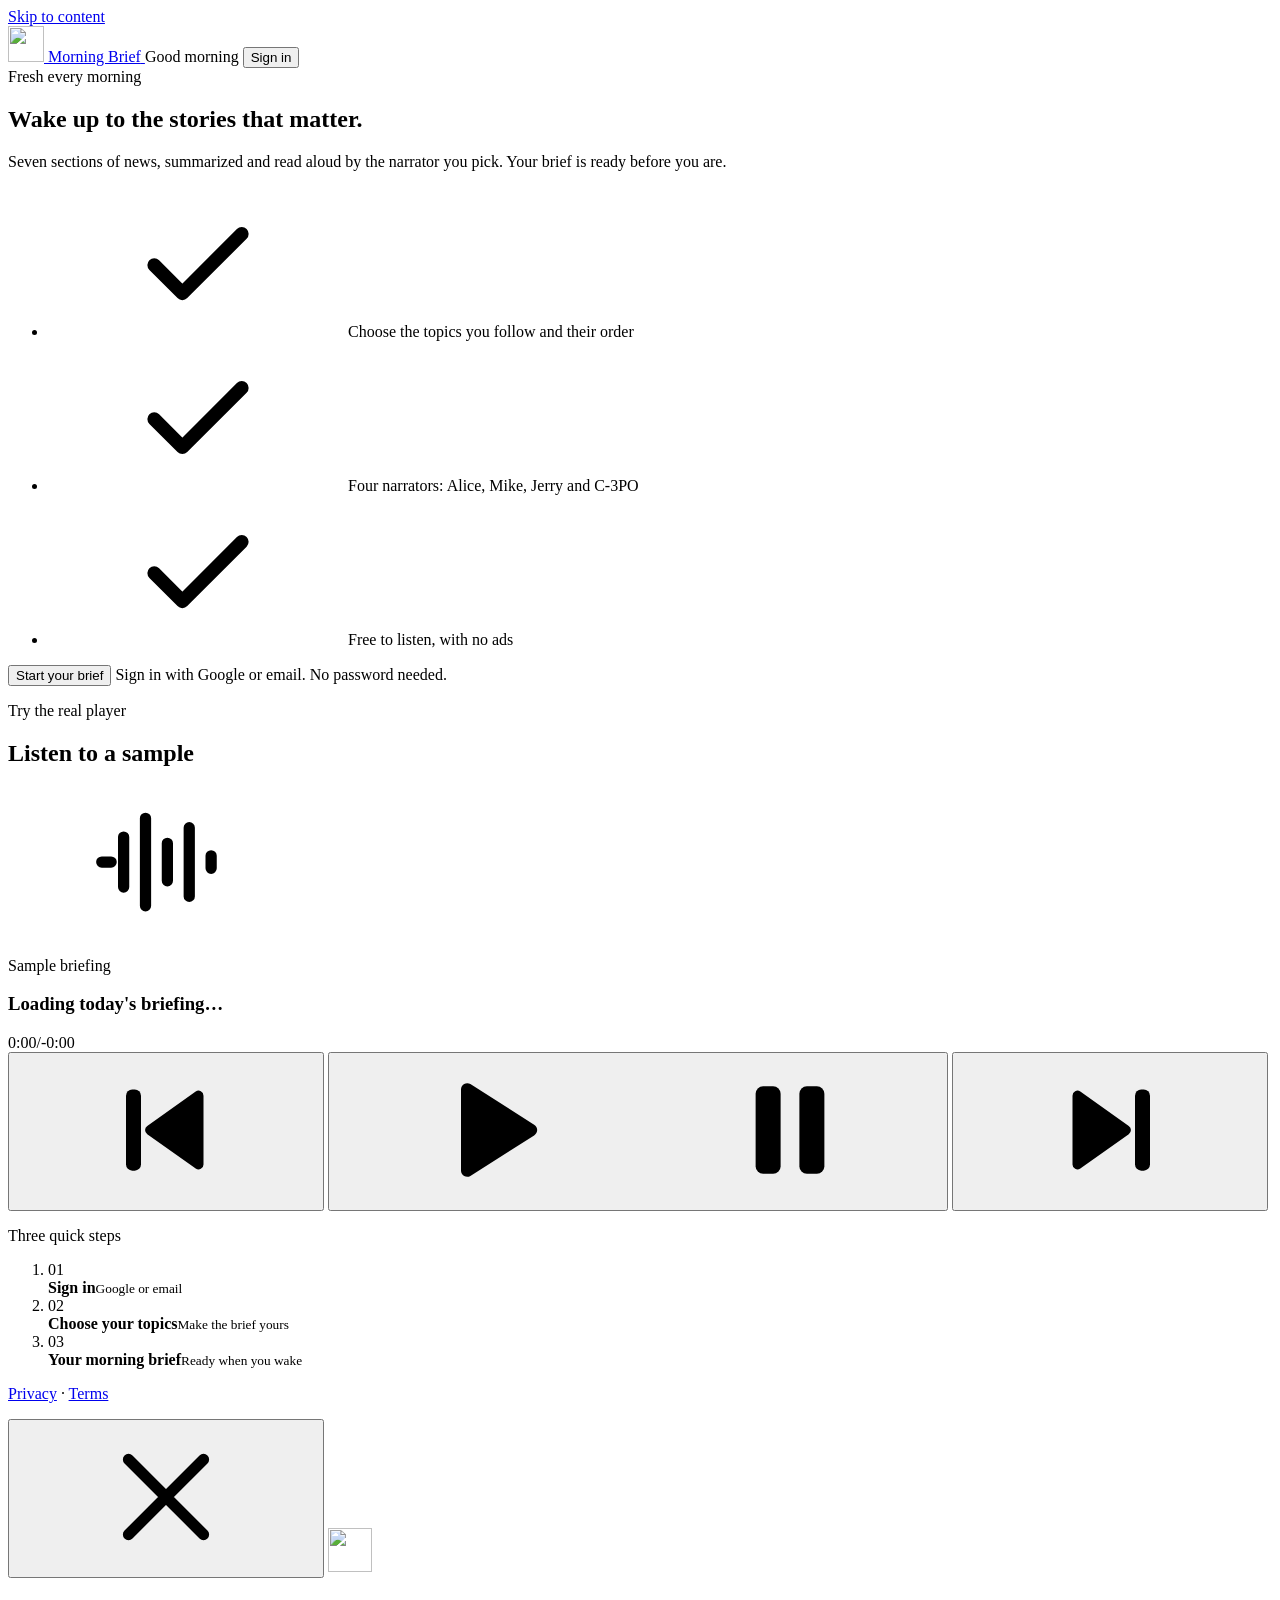
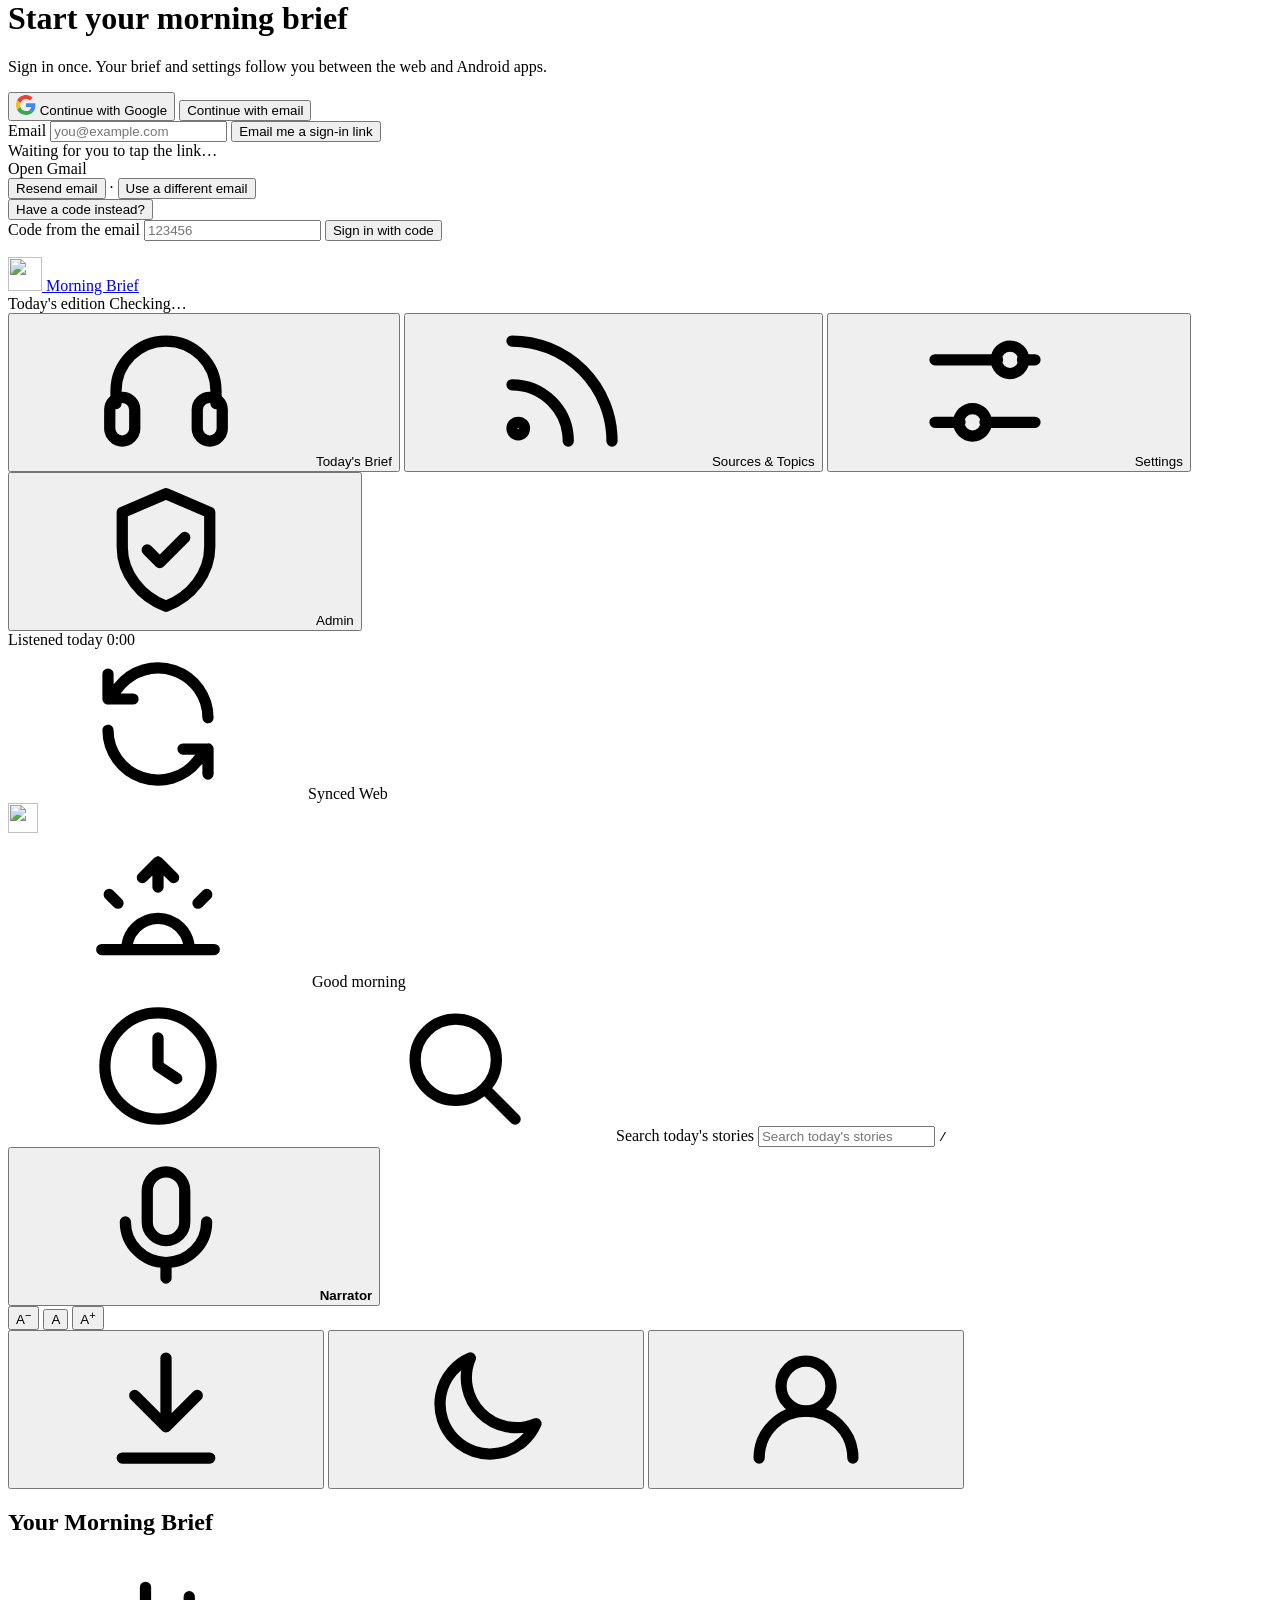
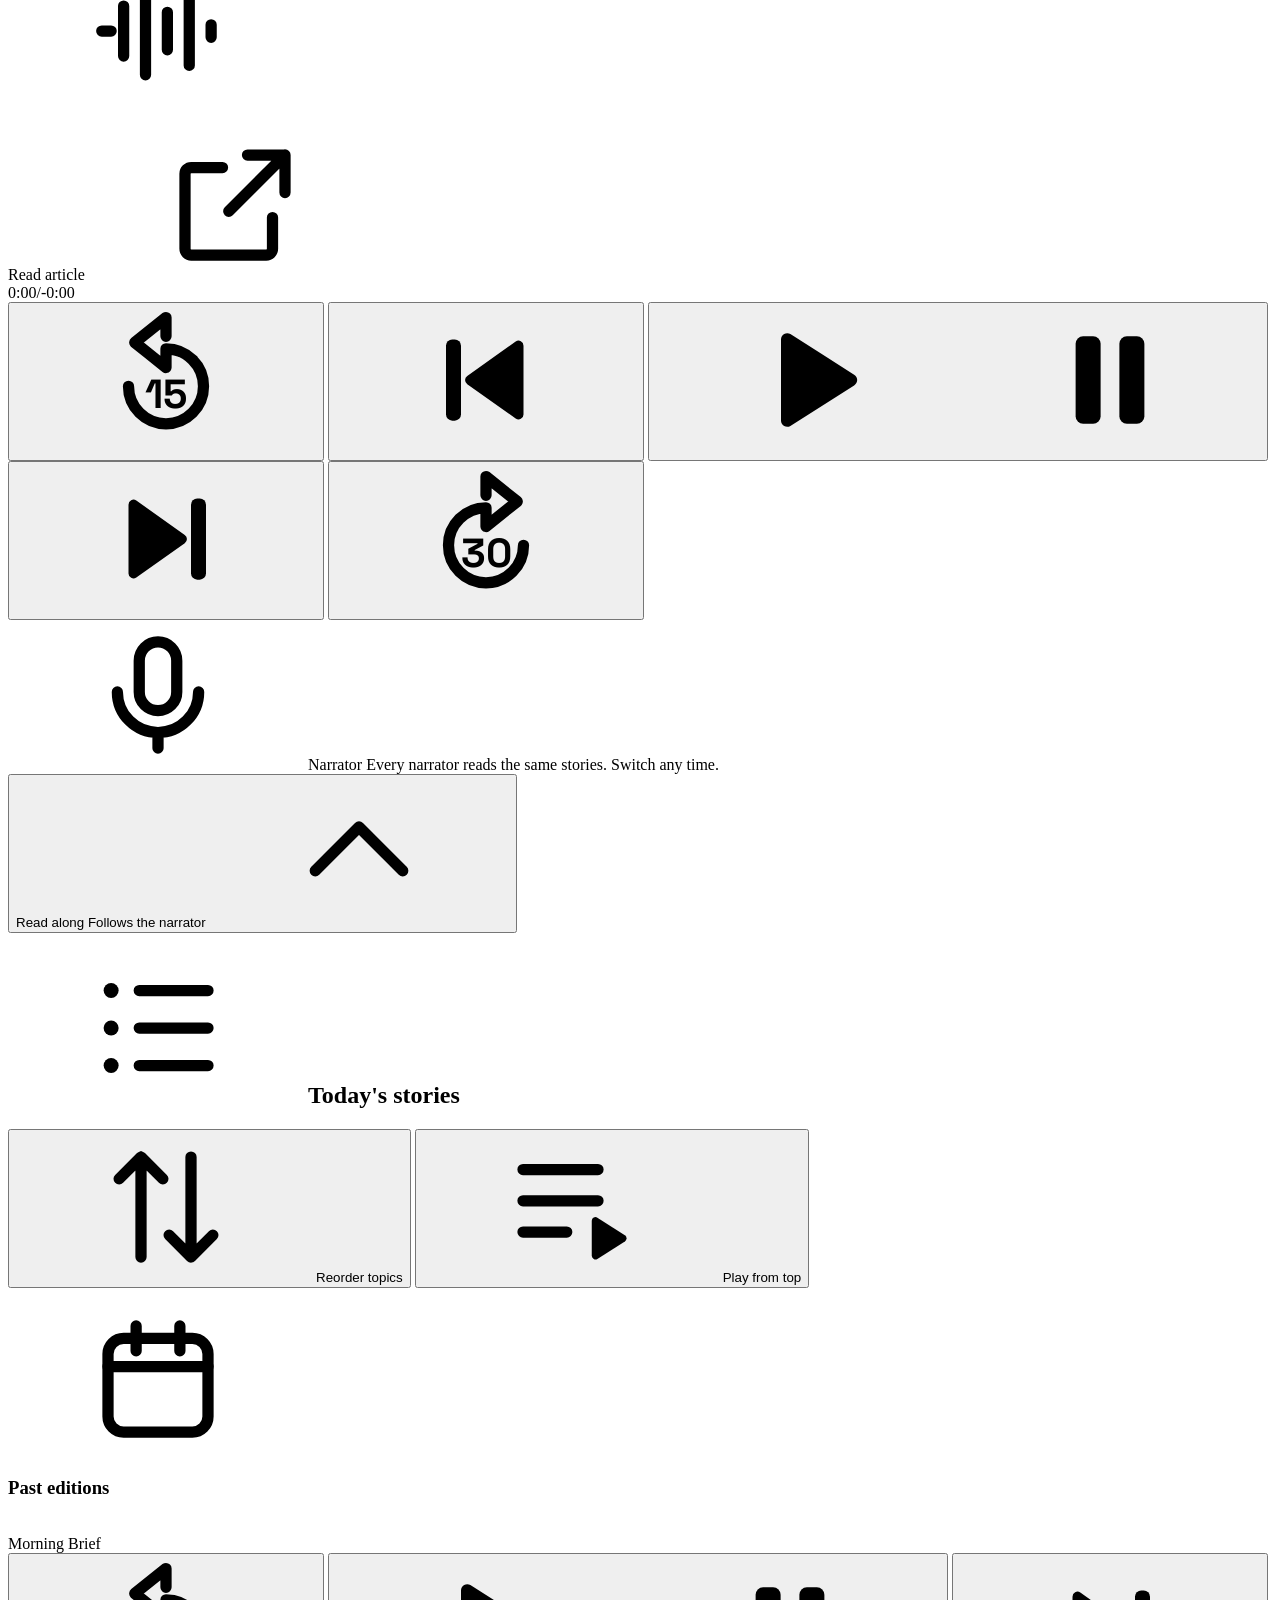
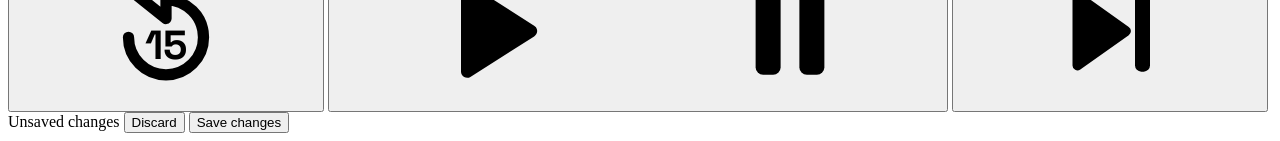
==== commit fb197a8b: "Redesign web version to v2 design theme and layout - Rebuild app shell with left sidebar, header, tw" ====
--- a/web/index.html
+++ b/web/index.html
@@ -4,68 +4,101 @@
   <meta charset="UTF-8">
   <meta name="viewport" content="width=device-width, initial-scale=1, viewport-fit=cover">
   <title>Morning Brief: the day's news, read aloud every morning</title>
-  <meta name="description" content="Seven sections of the day's news, summarized and read aloud by the same narrator. Recorded before you wake. Free, with no ads and no algorithm.">
+  <meta name="description" content="Seven sections of the day's news, summarized and read aloud by the narrator you choose. Recorded before you wake. Free, with no ads and no algorithm.">
   <meta property="og:title" content="Morning Brief">
-  <meta property="og:description" content="Seven sections of the day's news in one warm voice, recorded before you wake. Listen to today's briefing before you sign up.">
+  <meta property="og:description" content="Seven sections of the day's news, recorded before you wake. Listen to today's briefing before you sign up.">
   <meta property="og:type" content="website">
   <meta name="twitter:card" content="summary">
-  <meta name="theme-color" content="#E9E9E5" media="(prefers-color-scheme: light)">
-  <meta name="theme-color" content="#121211" media="(prefers-color-scheme: dark)">
+  <meta name="color-scheme" content="light dark">
+  <meta name="theme-color" content="#f3f2ee" media="(prefers-color-scheme: light)">
+  <meta name="theme-color" content="#0b0f17" media="(prefers-color-scheme: dark)">
   <link rel="manifest" href="/manifest.webmanifest">
   <link rel="icon" href="/icons/icon.svg" type="image/svg+xml">
   <link rel="apple-touch-icon" href="/icons/icon-192.png">
   <link rel="preconnect" href="https://fonts.googleapis.com">
   <link rel="preconnect" href="https://fonts.gstatic.com" crossorigin>
-  <link href="https://fonts.googleapis.com/css2?family=Inter:wght@400;500;600;700&display=swap" rel="stylesheet">
+  <link href="https://fonts.googleapis.com/css2?family=Plus+Jakarta+Sans:wght@400;500;600;700&family=Space+Grotesk:wght@500;600;700&display=swap" rel="stylesheet">
   <link rel="stylesheet" href="/css/styles.css">
   <script>
-    try { const t = localStorage.getItem('mb-theme'); if (t) document.documentElement.dataset.theme = t; } catch (e) {}
+    try {
+      const t = localStorage.getItem('mb-theme');
+      if (t === 'light' || t === 'dark') document.documentElement.dataset.theme = t;
+      const s = localStorage.getItem('mb-text');
+      if (s) document.documentElement.dataset.text = s;
+    } catch (e) {}
     // Chrome can offer the install prompt before the app's modules load; keep it for our own Install button.
     window.addEventListener('beforeinstallprompt', function (e) { e.preventDefault(); window.__installPrompt = e; });
   </script>
 </head>
-<body>
+<body class="booting">
   <svg width="0" height="0" style="position:absolute" aria-hidden="true">
-    <symbol id="i-play" viewBox="0 0 24 24"><path d="M8 5.5v13a1 1 0 0 0 1.5.86l10.2-6.5a1 1 0 0 0 0-1.72L9.5 4.64A1 1 0 0 0 8 5.5Z" fill="currentColor"/></symbol>
-    <symbol id="i-pause" viewBox="0 0 24 24"><rect x="6.5" y="5" width="4" height="14" rx="1.2" fill="currentColor"/><rect x="13.5" y="5" width="4" height="14" rx="1.2" fill="currentColor"/></symbol>
-    <symbol id="i-back" viewBox="0 0 24 24"><path d="M12 5V2L7 6l5 4V7a6 6 0 1 1-6 6" fill="none" stroke="currentColor" stroke-width="2" stroke-linecap="round" stroke-linejoin="round"/><text x="12" y="16.5" font-size="6.5" text-anchor="middle" fill="currentColor" font-family="Inter,sans-serif" font-weight="700">15</text></symbol>
-    <symbol id="i-fwd" viewBox="0 0 24 24"><path d="M12 5V2l5 4-5 4V7a6 6 0 1 0 6 6" fill="none" stroke="currentColor" stroke-width="2" stroke-linecap="round" stroke-linejoin="round"/><text x="12" y="16.5" font-size="6.5" text-anchor="middle" fill="currentColor" font-family="Inter,sans-serif" font-weight="700">30</text></symbol>
-    <symbol id="i-next" viewBox="0 0 24 24"><path d="M6 6.5v11a.8.8 0 0 0 1.25.66L15 12.66a.8.8 0 0 0 0-1.32L7.25 5.84A.8.8 0 0 0 6 6.5Z" fill="currentColor"/><rect x="16" y="5.5" width="2.4" height="13" rx="1" fill="currentColor"/></symbol>
-    <symbol id="i-prev" viewBox="0 0 24 24"><path d="M18 6.5v11a.8.8 0 0 1-1.25.66L9 12.66a.8.8 0 0 1 0-1.32l7.75-5.5A.8.8 0 0 1 18 6.5Z" fill="currentColor"/><rect x="5.6" y="5.5" width="2.4" height="13" rx="1" fill="currentColor"/></symbol>
-    <symbol id="i-sources" viewBox="0 0 24 24"><path d="M5 19a1 1 0 1 0 0-2 1 1 0 0 0 0 2ZM4 11a9 9 0 0 1 9 9M4 4a16 16 0 0 1 16 16" fill="none" stroke="currentColor" stroke-width="2" stroke-linecap="round"/></symbol>
-    <symbol id="i-settings" viewBox="0 0 24 24"><path d="M4 7h10M18 7h2M4 17h4M12 17h8" stroke="currentColor" stroke-width="2" stroke-linecap="round"/><circle cx="16" cy="7" r="2.2" fill="none" stroke="currentColor" stroke-width="2"/><circle cx="10" cy="17" r="2.2" fill="none" stroke="currentColor" stroke-width="2"/></symbol>
-    <symbol id="i-headphones" viewBox="0 0 24 24"><path d="M4 14v-2a8 8 0 0 1 16 0v2" fill="none" stroke="currentColor" stroke-width="2" stroke-linecap="round"/><rect x="3" y="13" width="4" height="7" rx="2" fill="none" stroke="currentColor" stroke-width="2"/><rect x="17" y="13" width="4" height="7" rx="2" fill="none" stroke="currentColor" stroke-width="2"/></symbol>
-    <symbol id="i-eq" viewBox="0 0 24 24"><path d="M6 10v4M10 7v10M14 10v4M18 7v10" stroke="currentColor" stroke-width="2.4" stroke-linecap="round"/></symbol>
-    <symbol id="i-flag" viewBox="0 0 24 24"><path d="M6 21V4m0 1h11l-2.5 3.5L17 12H6" fill="none" stroke="currentColor" stroke-width="2" stroke-linecap="round" stroke-linejoin="round"/></symbol>
-    <symbol id="i-moon" viewBox="0 0 24 24"><path d="M20 14.5A8 8 0 0 1 9.5 4a8 8 0 1 0 10.5 10.5Z" fill="none" stroke="currentColor" stroke-width="2" stroke-linejoin="round"/></symbol>
-    <symbol id="i-sun" viewBox="0 0 24 24"><circle cx="12" cy="12" r="4" fill="none" stroke="currentColor" stroke-width="2"/><path d="M12 2v2M12 20v2M4.9 4.9l1.4 1.4M17.7 17.7l1.4 1.4M2 12h2M20 12h2M4.9 19.1l1.4-1.4M17.7 6.3l1.4-1.4" stroke="currentColor" stroke-width="2" stroke-linecap="round"/></symbol>
-    <symbol id="i-external" viewBox="0 0 24 24"><path d="M14 4h6v6M20 4l-9 9M18 14v5a1 1 0 0 1-1 1H5a1 1 0 0 1-1-1V7a1 1 0 0 1 1-1h5" fill="none" stroke="currentColor" stroke-width="2" stroke-linecap="round" stroke-linejoin="round"/></symbol>
-    <symbol id="i-share" viewBox="0 0 24 24"><path d="M12 3v12M7 8l5-5 5 5M5 13v6a2 2 0 0 0 2 2h10a2 2 0 0 0 2-2v-6" fill="none" stroke="currentColor" stroke-width="2" stroke-linecap="round" stroke-linejoin="round"/></symbol>
-    <symbol id="i-bookmark" viewBox="0 0 24 24"><path d="M6 4h12v17l-6-4-6 4V4Z" fill="none" stroke="currentColor" stroke-width="2" stroke-linejoin="round"/></symbol>
-    <symbol id="i-bookmark-fill" viewBox="0 0 24 24"><path d="M6 4h12v17l-6-4-6 4V4Z" fill="currentColor" stroke="currentColor" stroke-width="2" stroke-linejoin="round"/></symbol>
-    <symbol id="i-close" viewBox="0 0 24 24"><path d="M6 6l12 12M18 6 6 18" stroke="currentColor" stroke-width="2" stroke-linecap="round"/></symbol>
-    <symbol id="i-grid" viewBox="0 0 24 24"><rect x="4" y="4" width="7" height="7" rx="1.5" fill="none" stroke="currentColor" stroke-width="2"/><rect x="13" y="4" width="7" height="7" rx="1.5" fill="none" stroke="currentColor" stroke-width="2"/><rect x="4" y="13" width="7" height="7" rx="1.5" fill="none" stroke="currentColor" stroke-width="2"/><rect x="13" y="13" width="7" height="7" rx="1.5" fill="none" stroke="currentColor" stroke-width="2"/></symbol>
-    <symbol id="i-swipe" viewBox="0 0 24 24"><rect x="6" y="4" width="12" height="16" rx="2" fill="none" stroke="currentColor" stroke-width="2"/><path d="M3 8v8M21 8v8" stroke="currentColor" stroke-width="2" stroke-linecap="round"/></symbol>
-    <symbol id="i-refresh" viewBox="0 0 24 24"><path d="M20 11a8 8 0 0 0-14.3-4.9L4 8M4 4v4h4M4 13a8 8 0 0 0 14.3 4.9L20 16M20 20v-4h-4" fill="none" stroke="currentColor" stroke-width="2" stroke-linecap="round" stroke-linejoin="round"/></symbol>
-    <symbol id="i-trash" viewBox="0 0 24 24"><path d="M4 7h16M10 11v6M14 11v6M6 7l1 12a2 2 0 0 0 2 2h6a2 2 0 0 0 2-2l1-12M9 7V4h6v3" fill="none" stroke="currentColor" stroke-width="2" stroke-linecap="round" stroke-linejoin="round"/></symbol>
-    <symbol id="i-download" viewBox="0 0 24 24"><path d="M12 4v11M7 10l5 5 5-5M5 20h14" fill="none" stroke="currentColor" stroke-width="2" stroke-linecap="round" stroke-linejoin="round"/></symbol>
-    <symbol id="i-plus" viewBox="0 0 24 24"><path d="M12 5v14M5 12h14" stroke="currentColor" stroke-width="2" stroke-linecap="round"/></symbol>
-    <symbol id="i-check" viewBox="0 0 24 24"><path d="M5 12.5l4.5 4.5L19 7.5" fill="none" stroke="currentColor" stroke-width="2.4" stroke-linecap="round" stroke-linejoin="round"/></symbol>
-    <symbol id="i-chev-r" viewBox="0 0 24 24"><path d="M9 5l7 7-7 7" fill="none" stroke="currentColor" stroke-width="2" stroke-linecap="round" stroke-linejoin="round"/></symbol>
-    <symbol id="i-chev-d" viewBox="0 0 24 24"><path d="M5 9l7 7 7-7" fill="none" stroke="currentColor" stroke-width="2" stroke-linecap="round" stroke-linejoin="round"/></symbol>
-    <symbol id="i-search" viewBox="0 0 24 24"><circle cx="11" cy="11" r="6.5" fill="none" stroke="currentColor" stroke-width="2"/><path d="M16 16l4.5 4.5" stroke="currentColor" stroke-width="2" stroke-linecap="round"/></symbol>
-    <symbol id="i-warn" viewBox="0 0 24 24"><path d="M12 4L2.5 20h19L12 4Z" fill="none" stroke="currentColor" stroke-width="2" stroke-linejoin="round"/><path d="M12 10v4.5" stroke="currentColor" stroke-width="2" stroke-linecap="round"/><circle cx="12" cy="17.2" r="1.2" fill="currentColor"/></symbol>
+    <defs>
+      <symbol id="i-play" viewBox="0 0 24 24"><path d="M8 5.5v13a1 1 0 0 0 1.5.86l10.2-6.5a1 1 0 0 0 0-1.72L9.5 4.64A1 1 0 0 0 8 5.5Z" fill="currentColor"/></symbol>
+      <symbol id="i-pause" viewBox="0 0 24 24"><rect x="6.5" y="5" width="4" height="14" rx="1.2" fill="currentColor"/><rect x="13.5" y="5" width="4" height="14" rx="1.2" fill="currentColor"/></symbol>
+      <symbol id="i-back" viewBox="0 0 24 24"><path d="M12 5V2L7 6l5 4V7a6 6 0 1 1-6 6" fill="none" stroke="currentColor" stroke-width="1.8" stroke-linecap="round" stroke-linejoin="round"/><text x="12" y="16.5" font-size="6.5" text-anchor="middle" fill="currentColor" font-family="Space Grotesk,sans-serif" font-weight="700">15</text></symbol>
+      <symbol id="i-fwd" viewBox="0 0 24 24"><path d="M12 5V2l5 4-5 4V7a6 6 0 1 0 6 6" fill="none" stroke="currentColor" stroke-width="1.8" stroke-linecap="round" stroke-linejoin="round"/><text x="12" y="16.5" font-size="6.5" text-anchor="middle" fill="currentColor" font-family="Space Grotesk,sans-serif" font-weight="700">30</text></symbol>
+      <symbol id="i-next" viewBox="0 0 24 24"><path d="M6 6.5v11a.8.8 0 0 0 1.25.66L15 12.66a.8.8 0 0 0 0-1.32L7.25 5.84A.8.8 0 0 0 6 6.5Z" fill="currentColor"/><rect x="16" y="5.5" width="2.4" height="13" rx="1" fill="currentColor"/></symbol>
+      <symbol id="i-prev" viewBox="0 0 24 24"><path d="M18 6.5v11a.8.8 0 0 1-1.25.66L9 12.66a.8.8 0 0 1 0-1.32l7.75-5.5A.8.8 0 0 1 18 6.5Z" fill="currentColor"/><rect x="5.6" y="5.5" width="2.4" height="13" rx="1" fill="currentColor"/></symbol>
+      <symbol id="i-sources" viewBox="0 0 24 24"><path d="M5 19a1 1 0 1 0 0-2 1 1 0 0 0 0 2ZM4 11a9 9 0 0 1 9 9M4 4a16 16 0 0 1 16 16" fill="none" stroke="currentColor" stroke-width="1.8" stroke-linecap="round"/></symbol>
+      <symbol id="i-settings" viewBox="0 0 24 24"><path d="M4 7h10M18 7h2M4 17h4M12 17h8" stroke="currentColor" stroke-width="1.8" stroke-linecap="round"/><circle cx="16" cy="7" r="2.2" fill="none" stroke="currentColor" stroke-width="1.8"/><circle cx="10" cy="17" r="2.2" fill="none" stroke="currentColor" stroke-width="1.8"/></symbol>
+      <symbol id="i-headphones" viewBox="0 0 24 24"><path d="M4 14v-2a8 8 0 0 1 16 0v2" fill="none" stroke="currentColor" stroke-width="1.8" stroke-linecap="round"/><rect x="3" y="13" width="4" height="7" rx="2" fill="none" stroke="currentColor" stroke-width="1.8"/><rect x="17" y="13" width="4" height="7" rx="2" fill="none" stroke="currentColor" stroke-width="1.8"/></symbol>
+      <symbol id="i-news" viewBox="0 0 24 24"><path d="M4 6.5A1.5 1.5 0 0 1 5.5 5h10A1.5 1.5 0 0 1 17 6.5V18a1 1 0 0 0 2 0V9h.5A1.5 1.5 0 0 1 21 10.5V18a2 2 0 0 1-2 2H6a2 2 0 0 1-2-2V6.5Z" fill="none" stroke="currentColor" stroke-width="1.8" stroke-linejoin="round"/><path d="M8 9h5M8 12.5h5M8 16h3" stroke="currentColor" stroke-width="1.8" stroke-linecap="round"/></symbol>
+      <symbol id="i-shield" viewBox="0 0 24 24"><path d="M12 3 5 6v5.5c0 4.3 3 8 7 9.5 4-1.5 7-5.2 7-9.5V6l-7-3Z" fill="none" stroke="currentColor" stroke-width="1.8" stroke-linejoin="round"/><path d="m9 12 2 2 4-4" fill="none" stroke="currentColor" stroke-width="1.8" stroke-linecap="round" stroke-linejoin="round"/></symbol>
+      <symbol id="i-eq" viewBox="0 0 24 24"><path d="M6 10v4M10 7v10M14 10v4M18 7v10" stroke="currentColor" stroke-width="2.2" stroke-linecap="round"/></symbol>
+      <symbol id="i-wave" viewBox="0 0 24 24"><path d="M3 12h1.5M6.5 8v8M10 5v14M13.5 9v6M17 6.5v11M20.5 11v2" stroke="currentColor" stroke-width="1.8" stroke-linecap="round"/></symbol>
+      <symbol id="i-flag" viewBox="0 0 24 24"><path d="M6 21V4m0 1h11l-2.5 3.5L17 12H6" fill="none" stroke="currentColor" stroke-width="1.8" stroke-linecap="round" stroke-linejoin="round"/></symbol>
+      <symbol id="i-moon" viewBox="0 0 24 24"><path d="M20 14.5A8 8 0 0 1 9.5 4a8 8 0 1 0 10.5 10.5Z" fill="none" stroke="currentColor" stroke-width="1.8" stroke-linejoin="round"/></symbol>
+      <symbol id="i-sun" viewBox="0 0 24 24"><circle cx="12" cy="12" r="4" fill="none" stroke="currentColor" stroke-width="1.8"/><path d="M12 2v2M12 20v2M4.9 4.9l1.4 1.4M17.7 17.7l1.4 1.4M2 12h2M20 12h2M4.9 19.1l1.4-1.4M17.7 6.3l1.4-1.4" stroke="currentColor" stroke-width="1.8" stroke-linecap="round"/></symbol>
+      <symbol id="i-sunrise" viewBox="0 0 24 24"><path d="M3 18h18M7 18a5 5 0 0 1 10 0M12 4v4M5.6 10.6 4.2 9.2M18.4 10.6l1.4-1.4M9.5 6.5 12 4l2.5 2.5" fill="none" stroke="currentColor" stroke-width="1.8" stroke-linecap="round" stroke-linejoin="round"/></symbol>
+      <symbol id="i-external" viewBox="0 0 24 24"><path d="M14 4h6v6M20 4l-9 9M18 14v5a1 1 0 0 1-1 1H5a1 1 0 0 1-1-1V7a1 1 0 0 1 1-1h5" fill="none" stroke="currentColor" stroke-width="1.8" stroke-linecap="round" stroke-linejoin="round"/></symbol>
+      <symbol id="i-share" viewBox="0 0 24 24"><path d="M12 3v12M7 8l5-5 5 5M5 13v6a2 2 0 0 0 2 2h10a2 2 0 0 0 2-2v-6" fill="none" stroke="currentColor" stroke-width="1.8" stroke-linecap="round" stroke-linejoin="round"/></symbol>
+      <symbol id="i-close" viewBox="0 0 24 24"><path d="M6 6l12 12M18 6 6 18" stroke="currentColor" stroke-width="1.8" stroke-linecap="round"/></symbol>
+      <symbol id="i-refresh" viewBox="0 0 24 24"><path d="M20 11a8 8 0 0 0-14.3-4.9L4 8M4 4v4h4M4 13a8 8 0 0 0 14.3 4.9L20 16M20 20v-4h-4" fill="none" stroke="currentColor" stroke-width="1.8" stroke-linecap="round" stroke-linejoin="round"/></symbol>
+      <symbol id="i-trash" viewBox="0 0 24 24"><path d="M4 7h16M10 11v6M14 11v6M6 7l1 12a2 2 0 0 0 2 2h6a2 2 0 0 0 2-2l1-12M9 7V4h6v3" fill="none" stroke="currentColor" stroke-width="1.8" stroke-linecap="round" stroke-linejoin="round"/></symbol>
+      <symbol id="i-download" viewBox="0 0 24 24"><path d="M12 4v11M7 10l5 5 5-5M5 20h14" fill="none" stroke="currentColor" stroke-width="1.8" stroke-linecap="round" stroke-linejoin="round"/></symbol>
+      <symbol id="i-plus" viewBox="0 0 24 24"><path d="M12 5v14M5 12h14" stroke="currentColor" stroke-width="1.8" stroke-linecap="round"/></symbol>
+      <symbol id="i-check" viewBox="0 0 24 24"><path d="M5 12.5l4.5 4.5L19 7.5" fill="none" stroke="currentColor" stroke-width="2.2" stroke-linecap="round" stroke-linejoin="round"/></symbol>
+      <symbol id="i-chev-r" viewBox="0 0 24 24"><path d="M9 5l7 7-7 7" fill="none" stroke="currentColor" stroke-width="1.8" stroke-linecap="round" stroke-linejoin="round"/></symbol>
+      <symbol id="i-chev-d" viewBox="0 0 24 24"><path d="M5 9l7 7 7-7" fill="none" stroke="currentColor" stroke-width="1.8" stroke-linecap="round" stroke-linejoin="round"/></symbol>
+      <symbol id="i-search" viewBox="0 0 24 24"><circle cx="11" cy="11" r="6.5" fill="none" stroke="currentColor" stroke-width="1.8"/><path d="M16 16l4.5 4.5" stroke="currentColor" stroke-width="1.8" stroke-linecap="round"/></symbol>
+      <symbol id="i-warn" viewBox="0 0 24 24"><path d="M12 4L2.5 20h19L12 4Z" fill="none" stroke="currentColor" stroke-width="1.8" stroke-linejoin="round"/><path d="M12 10v4.5" stroke="currentColor" stroke-width="1.8" stroke-linecap="round"/><circle cx="12" cy="17.2" r="1.2" fill="currentColor"/></symbol>
+      <symbol id="i-drag" viewBox="0 0 24 24"><circle cx="9" cy="6" r="1.5" fill="currentColor"/><circle cx="15" cy="6" r="1.5" fill="currentColor"/><circle cx="9" cy="12" r="1.5" fill="currentColor"/><circle cx="15" cy="12" r="1.5" fill="currentColor"/><circle cx="9" cy="18" r="1.5" fill="currentColor"/><circle cx="15" cy="18" r="1.5" fill="currentColor"/></symbol>
+      <symbol id="i-clock" viewBox="0 0 24 24"><circle cx="12" cy="12" r="8.5" fill="none" stroke="currentColor" stroke-width="1.8"/><path d="M12 7.5V12l3 2" fill="none" stroke="currentColor" stroke-width="1.8" stroke-linecap="round" stroke-linejoin="round"/></symbol>
+      <symbol id="i-bell" viewBox="0 0 24 24"><path d="M6 16V11a6 6 0 1 1 12 0v5l1.5 2h-15L6 16ZM10 20.5a2.2 2.2 0 0 0 4 0" fill="none" stroke="currentColor" stroke-width="1.8" stroke-linecap="round" stroke-linejoin="round"/></symbol>
+      <symbol id="i-calendar" viewBox="0 0 24 24"><rect x="4" y="5.5" width="16" height="15" rx="2.5" fill="none" stroke="currentColor" stroke-width="1.8"/><path d="M4 10h16M8.5 3.5v4M15.5 3.5v4" stroke="currentColor" stroke-width="1.8" stroke-linecap="round"/></symbol>
+      <symbol id="i-user" viewBox="0 0 24 24"><circle cx="12" cy="8.5" r="4" fill="none" stroke="currentColor" stroke-width="1.8"/><path d="M4.5 20a7.5 7.5 0 0 1 15 0" fill="none" stroke="currentColor" stroke-width="1.8" stroke-linecap="round"/></symbol>
+      <symbol id="i-list" viewBox="0 0 24 24"><path d="M9 6h11M9 12h11M9 18h11" stroke="currentColor" stroke-width="1.8" stroke-linecap="round"/><circle cx="4.5" cy="6" r="1.2" fill="currentColor"/><circle cx="4.5" cy="12" r="1.2" fill="currentColor"/><circle cx="4.5" cy="18" r="1.2" fill="currentColor"/></symbol>
+      <symbol id="i-reorder" viewBox="0 0 24 24"><path d="M8 4v16M8 4 4.5 7.5M8 4l3.5 3.5M16 20V4M16 20l-3.5-3.5M16 20l3.5-3.5" fill="none" stroke="currentColor" stroke-width="1.8" stroke-linecap="round" stroke-linejoin="round"/></symbol>
+      <symbol id="i-playlist" viewBox="0 0 24 24"><path d="M4 6h12M4 11h12M4 16h7" stroke="currentColor" stroke-width="1.8" stroke-linecap="round"/><path d="M15 14.2v5.6a.6.6 0 0 0 .9.5l4.4-2.8a.6.6 0 0 0 0-1l-4.4-2.8a.6.6 0 0 0-.9.5Z" fill="currentColor"/></symbol>
+      <symbol id="i-text" viewBox="0 0 24 24"><path d="M4 19 9.5 5h1L16 19M6.2 14h7.6" fill="none" stroke="currentColor" stroke-width="1.8" stroke-linecap="round" stroke-linejoin="round"/><path d="M17 10v6M14 13h6" stroke="currentColor" stroke-width="1.8" stroke-linecap="round"/></symbol>
+      <symbol id="i-lines" viewBox="0 0 24 24"><path d="M4 6h16M4 10h16M4 14h10M4 18h13" stroke="currentColor" stroke-width="1.8" stroke-linecap="round"/></symbol>
+      <symbol id="i-chev-u" viewBox="0 0 24 24"><path d="M5 15l7-7 7 7" fill="none" stroke="currentColor" stroke-width="1.8" stroke-linecap="round" stroke-linejoin="round"/></symbol>
+      <symbol id="i-logout" viewBox="0 0 24 24"><path d="M14 4h4a2 2 0 0 1 2 2v12a2 2 0 0 1-2 2h-4M10 16l-4-4 4-4M6 12h10" fill="none" stroke="currentColor" stroke-width="1.8" stroke-linecap="round" stroke-linejoin="round"/></symbol>
+      <symbol id="i-spark" viewBox="0 0 24 24"><path d="M12 3.5 13.8 9a2 2 0 0 0 1.2 1.2l5.5 1.8-5.5 1.8a2 2 0 0 0-1.2 1.2L12 20.5 10.2 15A2 2 0 0 0 9 13.8L3.5 12 9 10.2A2 2 0 0 0 10.2 9L12 3.5Z" fill="none" stroke="currentColor" stroke-width="1.8" stroke-linejoin="round"/></symbol>
+      <!-- Section glyphs -->
+      <symbol id="i-globe" viewBox="0 0 24 24"><circle cx="12" cy="12" r="8.5" fill="none" stroke="currentColor" stroke-width="1.8"/><path d="M3.5 12h17M12 3.5c2.4 2.4 3.5 5.2 3.5 8.5s-1.1 6.1-3.5 8.5c-2.4-2.4-3.5-5.2-3.5-8.5S9.6 5.9 12 3.5Z" fill="none" stroke="currentColor" stroke-width="1.8" stroke-linejoin="round"/></symbol>
+      <symbol id="i-chip" viewBox="0 0 24 24"><rect x="6.5" y="6.5" width="11" height="11" rx="2" fill="none" stroke="currentColor" stroke-width="1.8"/><rect x="10" y="10" width="4" height="4" rx=".8" fill="currentColor"/><path d="M10 3.5v3M14 3.5v3M10 17.5v3M14 17.5v3M3.5 10h3M3.5 14h3M17.5 10h3M17.5 14h3" stroke="currentColor" stroke-width="1.8" stroke-linecap="round"/></symbol>
+      <symbol id="i-landmark" viewBox="0 0 24 24"><path d="M4 9.5 12 4l8 5.5M5.5 10v7M10 10v7M14 10v7M18.5 10v7M3.5 20h17" fill="none" stroke="currentColor" stroke-width="1.8" stroke-linecap="round" stroke-linejoin="round"/></symbol>
+      <symbol id="i-film" viewBox="0 0 24 24"><rect x="4" y="4.5" width="16" height="15" rx="2.5" fill="none" stroke="currentColor" stroke-width="1.8"/><path d="M8 4.5v15M16 4.5v15M4 9.5h4M4 14.5h4M16 9.5h4M16 14.5h4" stroke="currentColor" stroke-width="1.8"/></symbol>
+      <symbol id="i-flask" viewBox="0 0 24 24"><path d="M9.5 3.5h5M10 3.5v6L4.8 18a1.6 1.6 0 0 0 1.4 2.5h11.6a1.6 1.6 0 0 0 1.4-2.5L14 9.5v-6M7.5 15h9" fill="none" stroke="currentColor" stroke-width="1.8" stroke-linecap="round" stroke-linejoin="round"/></symbol>
+      <symbol id="i-ball" viewBox="0 0 24 24"><circle cx="12" cy="12" r="8.5" fill="none" stroke="currentColor" stroke-width="1.8"/><path d="m12 8.2 3.3 2.4-1.3 3.9h-4l-1.3-3.9L12 8.2ZM12 3.5v4.7M15.3 10.6l4.6-1.5M14 14.5l2.8 3.9M10 14.5l-2.8 3.9M8.7 10.6 4.1 9.1" fill="none" stroke="currentColor" stroke-width="1.6" stroke-linejoin="round"/></symbol>
+      <!-- Narrator glyphs -->
+      <symbol id="i-mic" viewBox="0 0 24 24"><rect x="9" y="3.5" width="6" height="11" rx="3" fill="none" stroke="currentColor" stroke-width="1.8"/><path d="M5.5 11.5a6.5 6.5 0 0 0 13 0M12 18v2.5" fill="none" stroke="currentColor" stroke-width="1.8" stroke-linecap="round"/></symbol>
+      <symbol id="i-radio" viewBox="0 0 24 24"><circle cx="12" cy="12" r="2" fill="currentColor"/><path d="M8.2 15.8a5.4 5.4 0 0 1 0-7.6M15.8 8.2a5.4 5.4 0 0 1 0 7.6M5.4 18.6a9.3 9.3 0 0 1 0-13.2M18.6 5.4a9.3 9.3 0 0 1 0 13.2" fill="none" stroke="currentColor" stroke-width="1.8" stroke-linecap="round"/></symbol>
+      <symbol id="i-smile" viewBox="0 0 24 24"><circle cx="12" cy="12" r="8.5" fill="none" stroke="currentColor" stroke-width="1.8"/><path d="M8.5 14a4 4 0 0 0 7 0" fill="none" stroke="currentColor" stroke-width="1.8" stroke-linecap="round"/><circle cx="9.2" cy="10" r="1.1" fill="currentColor"/><circle cx="14.8" cy="10" r="1.1" fill="currentColor"/></symbol>
+      <symbol id="i-bot" viewBox="0 0 24 24"><rect x="5" y="8" width="14" height="11" rx="3" fill="none" stroke="currentColor" stroke-width="1.8"/><path d="M12 8V5M3 12.5v2.5M21 12.5v2.5" stroke="currentColor" stroke-width="1.8" stroke-linecap="round"/><circle cx="12" cy="4.2" r="1.2" fill="currentColor"/><circle cx="9.3" cy="13" r="1.3" fill="currentColor"/><circle cx="14.7" cy="13" r="1.3" fill="currentColor"/></symbol>
+    </defs>
   </svg>
 
-  <a class="skip-link" href="#sections">Skip to stories</a>
-
-  <!-- Signed-out landing: the day's real clips in the app's own player, then sign-in -->
+  <a class="skip-link" href="#main">Skip to content</a>
+
+  <!-- ================================================================ Signed-out landing -->
   <div class="landing hidden" id="login">
-    <div class="screen">
+    <div class="landing-shell">
       <header class="landing-bar">
-        <a class="landing-brand" href="/" aria-label="Morning Brief home">
-          <img src="/icons/icon.svg" alt="" width="42" height="42">
-          <span>Morning Brief</span>
+        <a class="brand" href="/" aria-label="Morning Brief home">
+          <img src="/icons/icon.svg" alt="" width="36" height="36">
+          <span class="brand-name">Morning Brief</span>
         </a>
         <span class="landing-date overline" id="lgGreeting">Good morning</span>
         <button class="pill-btn glass-btn sm" type="button" data-signin>Sign in</button>
@@ -73,16 +106,16 @@
 
       <div class="landing-main">
         <section class="landing-welcome" aria-labelledby="landingTitle">
-          <p class="overline">A calmer start to the day</p>
+          <span class="badge badge-accent"><span class="badge-dot" aria-hidden="true"></span>Fresh every morning</span>
           <h1 class="landing-title" id="landingTitle">Wake up to the stories that matter.</h1>
-          <p class="landing-lead">Seven sections of news, summarized and read aloud by Alice or Mike. Your brief is ready before you are.</p>
+          <p class="landing-lead">Seven sections of news, summarized and read aloud by the narrator you pick. Your brief is ready before you are.</p>
           <ul class="landing-points">
-            <li><svg aria-hidden="true"><use href="#i-check"/></svg><span>Choose the topics you follow</span></li>
-            <li><svg aria-hidden="true"><use href="#i-check"/></svg><span>Set the length that fits your morning</span></li>
+            <li><svg aria-hidden="true"><use href="#i-check"/></svg><span>Choose the topics you follow and their order</span></li>
+            <li><svg aria-hidden="true"><use href="#i-check"/></svg><span>Four narrators: Alice, Mike, Jerry and C-3PO</span></li>
             <li><svg aria-hidden="true"><use href="#i-check"/></svg><span>Free to listen, with no ads</span></li>
           </ul>
           <div class="landing-cta">
-            <button class="pill-btn" type="button" data-signin>Start your brief</button>
+            <button class="pill-btn lg" type="button" data-signin>Start your brief</button>
             <span class="hint">Sign in with Google or email. No password needed.</span>
           </div>
         </section>
@@ -91,26 +124,36 @@
           <div class="preview-heading">
             <p class="overline">Try the real player</p>
             <h2 id="sampleHeading">Listen to a sample</h2>
-            <p>Same player and story list you'll use each morning.</p>
           </div>
           <!-- The same player card as the app's Today screen, playing a real briefing. -->
-          <section class="glass hero" id="sampleHero" aria-label="Sample briefing">
-            <img class="hero-cover hidden" id="sampleCover" alt="">
-            <div class="hero-body">
-              <p class="overline" id="sampleLabel">Sample briefing</p>
-              <h3 class="hero-title" id="sampleTitle">Loading today's briefing…</h3>
-              <div class="seg-progress" id="sampleSegs" role="slider" tabindex="0"
+          <section class="glass hero hero-sample" id="sampleHero" aria-label="Sample briefing">
+            <div class="hero-top">
+              <div class="hero-art">
+                <svg class="hero-art-icon" aria-hidden="true"><use href="#i-wave"/></svg>
+                <img class="hero-cover hidden" id="sampleCover" alt="">
+              </div>
+              <div class="hero-heading">
+                <p class="hero-kicker"><span class="badge badge-info" id="sampleLabel">Sample briefing</span></p>
+                <h3 class="hero-title" id="sampleTitle">Loading today's briefing…</h3>
+              </div>
+            </div>
+            <div class="wave-panel">
+              <div class="wave-head">
+                <div class="times"><span class="t-cur" id="sampleCur">0:00</span><span class="t-sep">/</span><span id="sampleDur">-0:00</span></div>
+              </div>
+              <div class="wave" id="sampleSegs" role="slider" tabindex="0"
                    aria-label="Seek through the briefing" aria-valuemin="0" aria-valuemax="100" aria-valuenow="0">
                 <div class="seg-thumb" id="sampleThumb"></div>
               </div>
-              <div class="times"><span id="sampleCur">0:00</span><span id="sampleDur">-0:00</span></div>
               <div class="hero-controls">
-                <button class="skip-btn" id="samplePrev" aria-label="Previous story"><svg><use href="#i-prev"/></svg></button>
-                <button class="ink-circle" id="samplePlay" aria-label="Play the briefing">
-                  <svg class="i-play"><use href="#i-play"/></svg>
-                  <svg class="i-pause"><use href="#i-pause"/></svg>
-                </button>
-                <button class="skip-btn" id="sampleNext" aria-label="Next story"><svg><use href="#i-next"/></svg></button>
+                <div class="transport">
+                  <button class="skip-btn" id="samplePrev" aria-label="Previous story"><svg><use href="#i-prev"/></svg></button>
+                  <button class="ink-circle" id="samplePlay" aria-label="Play the briefing">
+                    <svg class="i-play"><use href="#i-play"/></svg>
+                    <svg class="i-pause"><use href="#i-pause"/></svg>
+                  </button>
+                  <button class="skip-btn" id="sampleNext" aria-label="Next story"><svg><use href="#i-next"/></svg></button>
+                </div>
               </div>
             </div>
             <audio id="sampleAudio" preload="none"></audio>
@@ -127,8 +170,8 @@
         </ol>
       </section>
 
-      <details class="sample-stories" id="sampleSection" hidden>
-        <summary>Browse stories in this sample</summary>
+      <details class="sample-stories glass" id="sampleSection" hidden>
+        <summary>Browse stories in this sample<svg aria-hidden="true"><use href="#i-chev-d"/></svg></summary>
         <div id="sampleStories"></div>
       </details>
 
@@ -139,7 +182,7 @@
     <div class="signin hidden" id="signin" role="dialog" aria-modal="true" aria-labelledby="signinTitle">
       <div class="login-card">
         <button class="icon-btn signin-close" type="button" id="signinClose" aria-label="Close"><svg><use href="#i-close"/></svg></button>
-        <p class="overline">Morning Brief</p>
+        <img src="/icons/icon.svg" alt="" width="44" height="44" class="login-mark">
         <h1 id="signinTitle">Start your morning brief</h1>
         <p class="login-intro" id="loginHint">Sign in once. Your brief and settings follow you between the web and Android apps.</p>
         <div id="providerStep" class="login-form">
@@ -147,7 +190,7 @@
             <svg viewBox="0 0 48 48" width="20" height="20" aria-hidden="true"><path fill="#EA4335" d="M24 9.5c3.5 0 6.6 1.2 9.1 3.6l6.8-6.8C35.8 2.4 30.3 0 24 0 14.6 0 6.5 5.4 2.6 13.2l7.9 6.1C12.4 13.5 17.7 9.5 24 9.5z"/><path fill="#4285F4" d="M46.5 24.5c0-1.6-.1-3.1-.4-4.5H24v9h12.7c-.6 3-2.3 5.5-4.8 7.2l7.6 5.9c4.4-4.1 7-10.1 7-17.6z"/><path fill="#FBBC05" d="M10.5 28.7c-.5-1.4-.8-3-.8-4.7s.3-3.2.8-4.7l-7.9-6.1C.9 16.4 0 20.1 0 24s.9 7.6 2.6 10.8l7.9-6.1z"/><path fill="#34A853" d="M24 48c6.5 0 11.9-2.1 15.9-5.8l-7.6-5.9c-2.1 1.4-4.9 2.3-8.3 2.3-6.3 0-11.6-4-13.5-9.8l-7.9 6.1C6.5 42.6 14.6 48 24 48z"/></svg>
             <span id="googleLabel">Continue with Google</span>
           </button>
-          <button class="btn btn-ghost" type="button" id="useEmail">Continue with email</button>
+          <button class="btn btn-ghost btn-lg" type="button" id="useEmail">Continue with email</button>
         </div>
         <form id="emailForm" class="login-form hidden">
           <label class="sr-only" for="loginEmail">Email</label>
@@ -175,86 +218,215 @@
     </div>
   </div>
 
-  <main id="main">
-    <section class="page" id="page-today" aria-label="Today">
-    <div class="screen">
-      <header class="screen-header">
-        <div class="overline-row">
-          <span class="overline" id="dateOverline"></span>
-          <span class="wx" id="wxChip"></span>
-          <span class="spacer"></span>
-          <button class="icon-btn sm hidden" id="installBtn" aria-label="Install the app" title="Install the app"><svg><use href="#i-download"/></svg></button>
-          <button class="icon-btn sm" id="themeToggle" aria-label="Toggle dark mode" title="Theme"><svg><use href="#i-moon"/></svg></button>
-        </div>
-        <h1 class="display">Morning Brief</h1>
-        <p class="subtitle" id="screenSubtitle"></p>
+  <!-- ================================================================ Signed-in app -->
+  <div class="app-shell" id="appShell">
+    <aside class="sidebar" aria-label="Morning Brief">
+      <a class="brand" href="/" aria-label="Morning Brief home">
+        <img src="/icons/icon.svg" alt="" width="34" height="34">
+        <span class="brand-name">Morning Brief</span>
+      </a>
+
+      <div class="live-card" id="liveCard">
+        <div class="live-text">
+          <span class="overline">Today's edition</span>
+          <span class="live-status"><span class="live-dot" aria-hidden="true"></span><span id="liveStatus">Checking…</span></span>
+        </div>
+        <span class="eq" aria-hidden="true"><i></i><i></i><i></i><i></i></span>
+      </div>
+
+      <nav class="tabbar" id="tabbar" aria-label="Primary">
+        <button class="tab active" data-tab="today" aria-current="page"><svg aria-hidden="true"><use href="#i-headphones"/></svg><span>Today<span class="tab-long">'s Brief</span></span></button>
+        <button class="tab" data-tab="sources"><svg aria-hidden="true"><use href="#i-sources"/></svg><span>Sources<span class="tab-long"> &amp; Topics</span></span></button>
+        <button class="tab" data-tab="settings"><svg aria-hidden="true"><use href="#i-settings"/></svg><span>Settings</span></button>
+        <button class="tab hidden" id="adminTab" data-tab="admin"><svg aria-hidden="true"><use href="#i-shield"/></svg><span>Admin</span></button>
+      </nav>
+
+      <div class="sidebar-foot">
+        <div class="progress-card">
+          <div class="progress-row">
+            <span class="overline">Listened today</span>
+            <span class="progress-val" id="dayProgressVal">0:00</span>
+          </div>
+          <div class="progress-track"><span id="dayProgressBar"></span></div>
+        </div>
+        <div class="sync-row">
+          <span><svg aria-hidden="true"><use href="#i-refresh"/></svg><span id="syncLabel">Synced</span></span>
+          <span>Web</span>
+        </div>
+      </div>
+    </aside>
+
+    <div class="workspace">
+      <header class="topbar" id="topbar">
+        <a class="brand brand-compact" href="/" aria-label="Morning Brief home"><img src="/icons/icon.svg" alt="" width="30" height="30"></a>
+        <div class="greeting">
+          <svg aria-hidden="true"><use href="#i-sunrise"/></svg>
+          <span id="greeting">Good morning</span>
+        </div>
+        <span class="status-chip" id="statusChip"><svg aria-hidden="true"><use href="#i-clock"/></svg><span id="statusText"></span></span>
+        <label class="search" id="searchBox">
+          <svg aria-hidden="true"><use href="#i-search"/></svg>
+          <span class="sr-only">Search today's stories</span>
+          <input type="search" id="searchInput" placeholder="Search today's stories" autocomplete="off" spellcheck="false">
+          <kbd aria-hidden="true">/</kbd>
+        </label>
+        <span class="spacer"></span>
+        <button class="narrator-chip" id="narratorChip" type="button" aria-label="Change narrator">
+          <span class="narrator-glyph"><svg aria-hidden="true"><use href="#i-mic"/></svg></span>
+          <span class="narrator-text"><b id="narratorName">Narrator</b><small id="narratorDesc"></small></span>
+        </button>
+        <div class="text-size" id="textSize" role="group" aria-label="Text size">
+          <button type="button" data-size="sm" aria-label="Smaller text">A<sup>−</sup></button>
+          <button type="button" data-size="md" aria-label="Default text size">A</button>
+          <button type="button" data-size="lg" aria-label="Larger text">A<sup>+</sup></button>
+        </div>
+        <button class="icon-btn hidden" id="installBtn" aria-label="Install the app" title="Install the app"><svg><use href="#i-download"/></svg></button>
+        <button class="icon-btn" id="themeToggle" aria-label="Switch theme" title="Switch theme"><svg><use href="#i-moon"/></svg></button>
+        <button class="avatar-btn" id="avatarBtn" type="button" aria-label="Account and settings"><span id="avatarInitial"><svg aria-hidden="true"><use href="#i-user"/></svg></span></button>
       </header>
 
-      <div id="notice"></div>
-
-      <!-- Hero player card -->
-      <section class="glass hero hidden" id="hero" aria-label="Audio briefing">
-        <img class="hero-cover hidden" id="heroCover" alt="">
-        <div class="hero-body">
-          <p class="overline" id="heroState"></p>
-          <h2 class="hero-title" id="heroTitle"></h2>
-          <div class="seg-progress" id="segProgress" role="slider" tabindex="0" aria-label="Seek through the briefing" aria-valuemin="0" aria-valuemax="100" aria-valuenow="0">
-            <div class="seg-thumb" id="segThumb"></div>
-          </div>
-          <div class="times"><span id="curTime">0:00</span><span id="durTime">-0:00</span></div>
-          <div class="hero-controls">
-            <button class="skip-btn" id="prevChapter" aria-label="Previous story"><svg><use href="#i-prev"/></svg></button>
-            <button class="ink-circle" id="playBtn" aria-label="Play briefing">
-              <svg class="i-play"><use href="#i-play"/></svg>
-              <svg class="i-pause"><use href="#i-pause"/></svg>
-            </button>
-            <button class="skip-btn" id="nextChapter" aria-label="Next story"><svg><use href="#i-next"/></svg></button>
-          </div>
-        </div>
-        <audio id="audio" preload="metadata"></audio>
-      </section>
-
-      <div class="chips hidden" id="dateChips" role="group" aria-label="Past briefings"></div>
-
-      <div id="sections"></div>
-      <p class="footnote" id="footnote"></p>
-    </div>
-    </section>
-    <section class="page hidden" id="page-sources" aria-label="Sources"><div class="screen"></div></section>
-    <section class="page hidden" id="page-settings" aria-label="Settings"><div class="screen"></div></section>
-    <section class="page hidden" id="page-admin" aria-label="Admin"><div class="screen"></div></section>
-  </main>
+      <main id="main">
+        <section class="page" id="page-today" aria-label="Today">
+          <div class="screen">
+            <header class="brief-head">
+              <div class="brief-head-text">
+                <div class="brief-badges">
+                  <span class="freshness-tag" id="freshnessTag"></span>
+                  <span class="overline" id="dateOverline"></span>
+                </div>
+                <h1 class="display" id="briefTitle">Your Morning Brief</h1>
+                <p class="brief-meta" id="screenSubtitle"></p>
+                <p class="brief-voice" id="narratedBy"></p>
+              </div>
+            </header>
+
+            <div id="notice"></div>
+
+            <!-- Hero player card -->
+            <section class="glass hero hidden" id="hero" aria-label="Audio briefing">
+              <div class="hero-top">
+                <div class="hero-art" id="heroArt">
+                  <svg class="hero-art-icon" aria-hidden="true"><use href="#i-wave"/></svg>
+                  <img class="hero-cover hidden" id="heroCover" alt="">
+                </div>
+                <div class="hero-heading">
+                  <p class="hero-kicker">
+                    <span class="badge badge-info" id="heroState"></span>
+                    <span class="overline" id="heroSection"></span>
+                  </p>
+                  <h2 class="hero-title" id="heroTitle"></h2>
+                </div>
+                <a class="pill-btn glass-btn sm hero-article hidden" id="heroArticle" target="_blank" rel="noopener noreferrer"><span>Read article</span><svg aria-hidden="true"><use href="#i-external"/></svg></a>
+              </div>
+
+              <div class="wave-panel">
+                <div class="wave-head">
+                  <div class="times"><span class="t-cur" id="curTime">0:00</span><span class="t-sep">/</span><span id="durTime">-0:00</span></div>
+                  <span class="overline" id="heroCount"></span>
+                </div>
+                <div class="wave" id="segProgress" role="slider" tabindex="0" aria-label="Seek through the briefing" aria-valuemin="0" aria-valuemax="100" aria-valuenow="0">
+                  <div class="seg-thumb" id="segThumb"></div>
+                </div>
+                <div class="hero-controls">
+                  <div class="transport">
+                    <button class="skip-btn" id="back15" aria-label="Back 15 seconds"><svg><use href="#i-back"/></svg></button>
+                    <button class="skip-btn" id="prevChapter" aria-label="Previous story"><svg><use href="#i-prev"/></svg></button>
+                    <button class="ink-circle" id="playBtn" aria-label="Play briefing">
+                      <svg class="i-play"><use href="#i-play"/></svg>
+                      <svg class="i-pause"><use href="#i-pause"/></svg>
+                    </button>
+                    <button class="skip-btn" id="nextChapter" aria-label="Next story"><svg><use href="#i-next"/></svg></button>
+                    <button class="skip-btn" id="fwd30" aria-label="Forward 30 seconds"><svg><use href="#i-fwd"/></svg></button>
+                  </div>
+                  <div class="segmented speed-pills" id="speedPills" role="group" aria-label="Playback speed"></div>
+                </div>
+              </div>
+
+              <div class="persona-block" id="personaBlock">
+                <div class="persona-head">
+                  <span class="overline"><svg aria-hidden="true"><use href="#i-mic"/></svg>Narrator</span>
+                  <span class="tiny">Every narrator reads the same stories. Switch any time.</span>
+                </div>
+                <div class="persona-row" id="personaRow"></div>
+              </div>
+              <audio id="audio" preload="metadata"></audio>
+            </section>
+
+            <!-- Read along -->
+            <section class="glass transcript hidden" id="transcript" aria-labelledby="transcriptTitle">
+              <button class="transcript-head" type="button" id="transcriptToggle" aria-expanded="true" aria-controls="transcriptBody">
+                <span class="live-dot" aria-hidden="true"></span>
+                <span class="overline" id="transcriptTitle">Read along</span>
+                <span class="tiny" id="transcriptSub">Follows the narrator</span>
+                <span class="spacer"></span>
+                <svg class="caret" aria-hidden="true"><use href="#i-chev-u"/></svg>
+              </button>
+              <div class="transcript-body" id="transcriptBody">
+                <p class="transcript-text" id="transcriptText"></p>
+              </div>
+            </section>
+
+            <div class="today-cols">
+              <div class="col-main">
+                <div class="list-head hidden" id="listHead">
+                  <h2><svg aria-hidden="true"><use href="#i-list"/></svg>Today's stories <span class="badge badge-muted" id="storyCount"></span></h2>
+                  <div class="list-actions">
+                    <button class="pill-btn glass-btn sm" type="button" id="reorderBtn"><svg aria-hidden="true"><use href="#i-reorder"/></svg><span>Reorder topics</span></button>
+                    <button class="pill-btn sm" type="button" id="playAllBtn"><svg aria-hidden="true"><use href="#i-playlist"/></svg><span>Play from top</span></button>
+                  </div>
+                </div>
+                <div id="sections"></div>
+                <p class="footnote" id="footnote"></p>
+              </div>
+
+              <aside class="col-side" aria-label="Your schedule">
+                <section class="glass side-card" id="nextCard"></section>
+                <section class="glass side-card hidden" id="archiveCard">
+                  <header class="side-card-head">
+                    <span class="cat-tile cat-neutral"><svg aria-hidden="true"><use href="#i-calendar"/></svg></span>
+                    <h3>Past editions</h3>
+                  </header>
+                  <div class="archive-list" id="dateChips" role="group" aria-label="Past briefings"></div>
+                </section>
+                <section class="glass side-card" id="lineupCard"></section>
+              </aside>
+            </div>
+          </div>
+        </section>
+        <section class="page hidden" id="page-sources" aria-label="Sources"><div class="screen"></div></section>
+        <section class="page hidden" id="page-settings" aria-label="Settings"><div class="screen"></div></section>
+        <section class="page hidden" id="page-admin" aria-label="Admin"><div class="screen"></div></section>
+      </main>
+    </div>
+  </div>
 
   <!-- Floating mini player -->
   <div class="mini-player" id="miniPlayer" aria-hidden="true">
-    <img class="mini-cover hidden" id="miniCover" alt="">
-    <span class="mini-eq hidden" id="miniEq" aria-hidden="true"><i></i><i></i><i></i></span>
+    <div class="mini-art">
+      <img class="mini-cover hidden" id="miniCover" alt="">
+      <span class="mini-eq hidden" id="miniEq" aria-hidden="true"><i></i><i></i><i></i></span>
+    </div>
     <div class="mini-text">
       <span class="mini-title" id="miniTitle">Morning Brief</span>
       <span class="mini-sub" id="miniSub"></span>
       <div class="mini-bar"><span id="miniBar"></span></div>
     </div>
-    <button class="ink-circle sm" id="miniPlay" aria-label="Play or pause">
-      <svg class="i-play"><use href="#i-play"/></svg>
-      <svg class="i-pause"><use href="#i-pause"/></svg>
-    </button>
-    <button class="skip-btn sm" id="miniNext" aria-label="Next story"><svg><use href="#i-next"/></svg></button>
+    <div class="mini-controls">
+      <button class="skip-btn sm" id="miniBack" aria-label="Back 15 seconds"><svg><use href="#i-back"/></svg></button>
+      <button class="ink-circle sm" id="miniPlay" aria-label="Play or pause">
+        <svg class="i-play"><use href="#i-play"/></svg>
+        <svg class="i-pause"><use href="#i-pause"/></svg>
+      </button>
+      <button class="skip-btn sm" id="miniNext" aria-label="Next story"><svg><use href="#i-next"/></svg></button>
+    </div>
   </div>
 
   <!-- Unsaved changes on Sources or Settings -->
   <div class="save-bar hidden" id="saveBar" role="status">
-    <span class="save-label">Unsaved changes</span>
+    <span class="save-label"><span class="live-dot" aria-hidden="true"></span>Unsaved changes</span>
     <button class="link-btn" id="discardBtn" type="button">Discard</button>
-    <button class="pill-btn" id="saveBtn" type="button">Save</button>
+    <button class="pill-btn sm" id="saveBtn" type="button">Save changes</button>
   </div>
-
-  <!-- Bottom tab bar -->
-  <nav class="tabbar" id="tabbar" aria-label="Primary">
-    <button class="tab active" data-tab="today" aria-current="page"><svg><use href="#i-headphones"/></svg><span>Today</span></button>
-    <button class="tab" data-tab="sources"><svg><use href="#i-sources"/></svg><span>Sources</span></button>
-    <button class="tab" data-tab="settings"><svg><use href="#i-settings"/></svg><span>Settings</span></button>
-    <button class="tab hidden" id="adminTab" data-tab="admin"><svg><use href="#i-refresh"/></svg><span>Admin</span></button>
-  </nav>
 
   <!-- First-run welcome: three short steps (you, your news, your morning). -->
   <dialog class="sheet welcome" id="welcomeSheet" aria-labelledby="welcomeTitle">
@@ -288,6 +460,7 @@
 
         <div class="welcome-step hidden" data-step="morning">
           <div class="first-brief">
+            <span class="cat-tile cat-top"><svg aria-hidden="true"><use href="#i-sunrise"/></svg></span>
             <div>
               <span class="first-brief-label">Your briefing</span>
               <strong class="first-brief-when" id="welcomeWhen">Tomorrow morning</strong>
@@ -316,7 +489,7 @@
         <p class="form-error" id="welcomeError" role="alert"></p>
       </div>
       <div class="sheet-foot">
-        <button type="button" class="btn" id="welcomeBack">Skip</button>
+        <button type="button" class="btn btn-ghost" id="welcomeBack">Skip</button>
         <button type="submit" class="btn btn-primary" id="welcomeGo">Next</button>
       </div>
     </form>
@@ -395,7 +568,7 @@
     <div class="sheet-body">
       <p class="hint">Summaries are written by AI and can get things wrong. What's the problem?</p>
       <div class="chip-row" id="reportReasons" role="group" aria-label="Reason"></div>
-      <input type="text" id="reportNote" class="text-input" style="width:100%;margin-top:10px" maxlength="1000" placeholder="Anything to add? (optional)" aria-label="Anything to add">
+      <input type="text" id="reportNote" class="text-input full" maxlength="1000" placeholder="Anything to add? (optional)" aria-label="Anything to add">
       <p class="form-error" id="reportError" role="alert"></p>
     </div>
     <div class="sheet-foot">
@@ -404,6 +577,24 @@
     </div>
   </dialog>
 
+  <!-- Suggest a feature, voice, or news source -->
+  <dialog class="sheet" id="suggestSheet" aria-labelledby="suggestTitle">
+    <div class="sheet-head">
+      <h2 id="suggestTitle">Suggest an idea</h2>
+      <button class="icon-btn" data-close aria-label="Close"><svg><use href="#i-close"/></svg></button>
+    </div>
+    <div class="sheet-body">
+      <p class="hint">What news publication, narrator voice, or capability would you love in Morning Brief?</p>
+      <div class="chip-row" id="suggestReasons" role="group" aria-label="Suggestion category"></div>
+      <textarea id="suggestNote" class="text-input full textarea" maxlength="1000" placeholder="e.g. Add Wall Street Journal tech feed, or David Attenborough voice..." aria-label="Your suggestion"></textarea>
+      <p class="form-error" id="suggestError" role="alert"></p>
+    </div>
+    <div class="sheet-foot">
+      <button class="btn btn-ghost" data-close>Cancel</button>
+      <button class="btn btn-primary" id="suggestSend">Submit idea</button>
+    </div>
+  </dialog>
+
   <div class="toast" id="toast" role="status" aria-live="polite"></div>
 
   <script type="module" src="/js/app.js"></script>
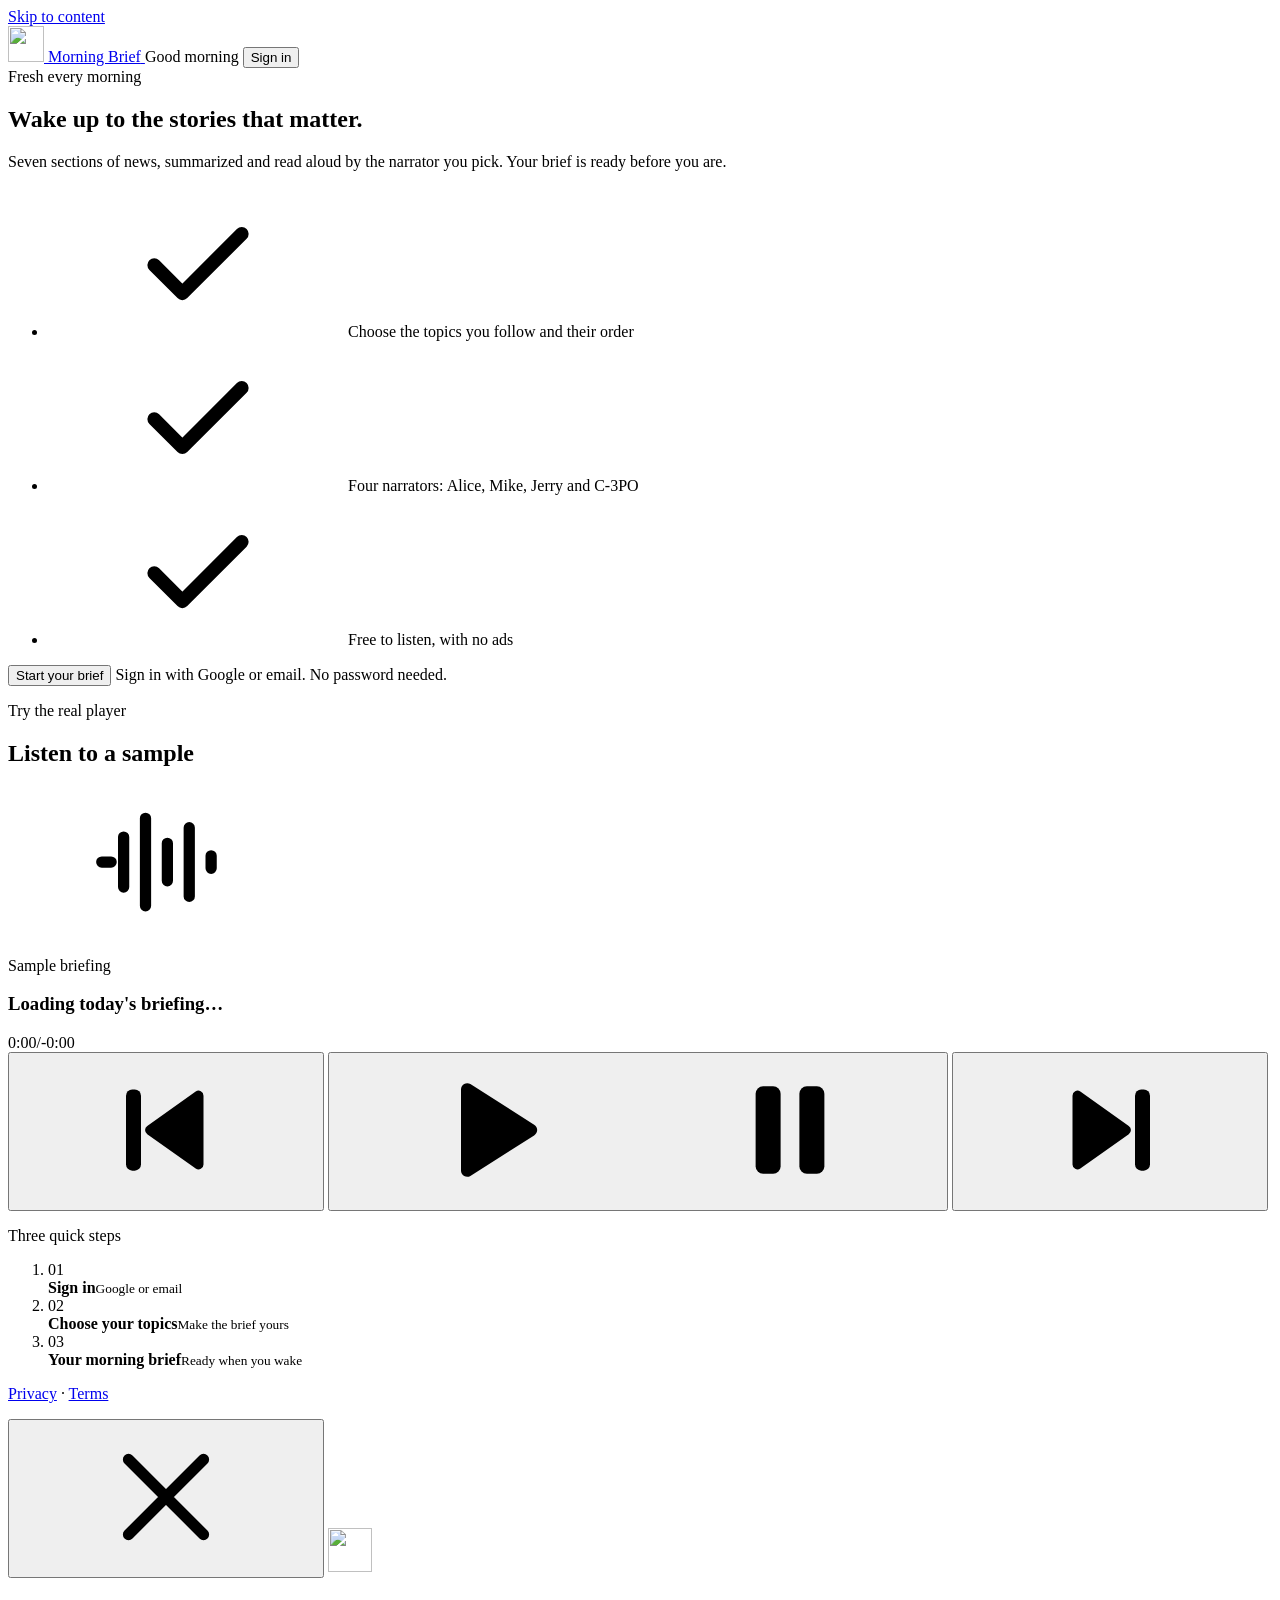
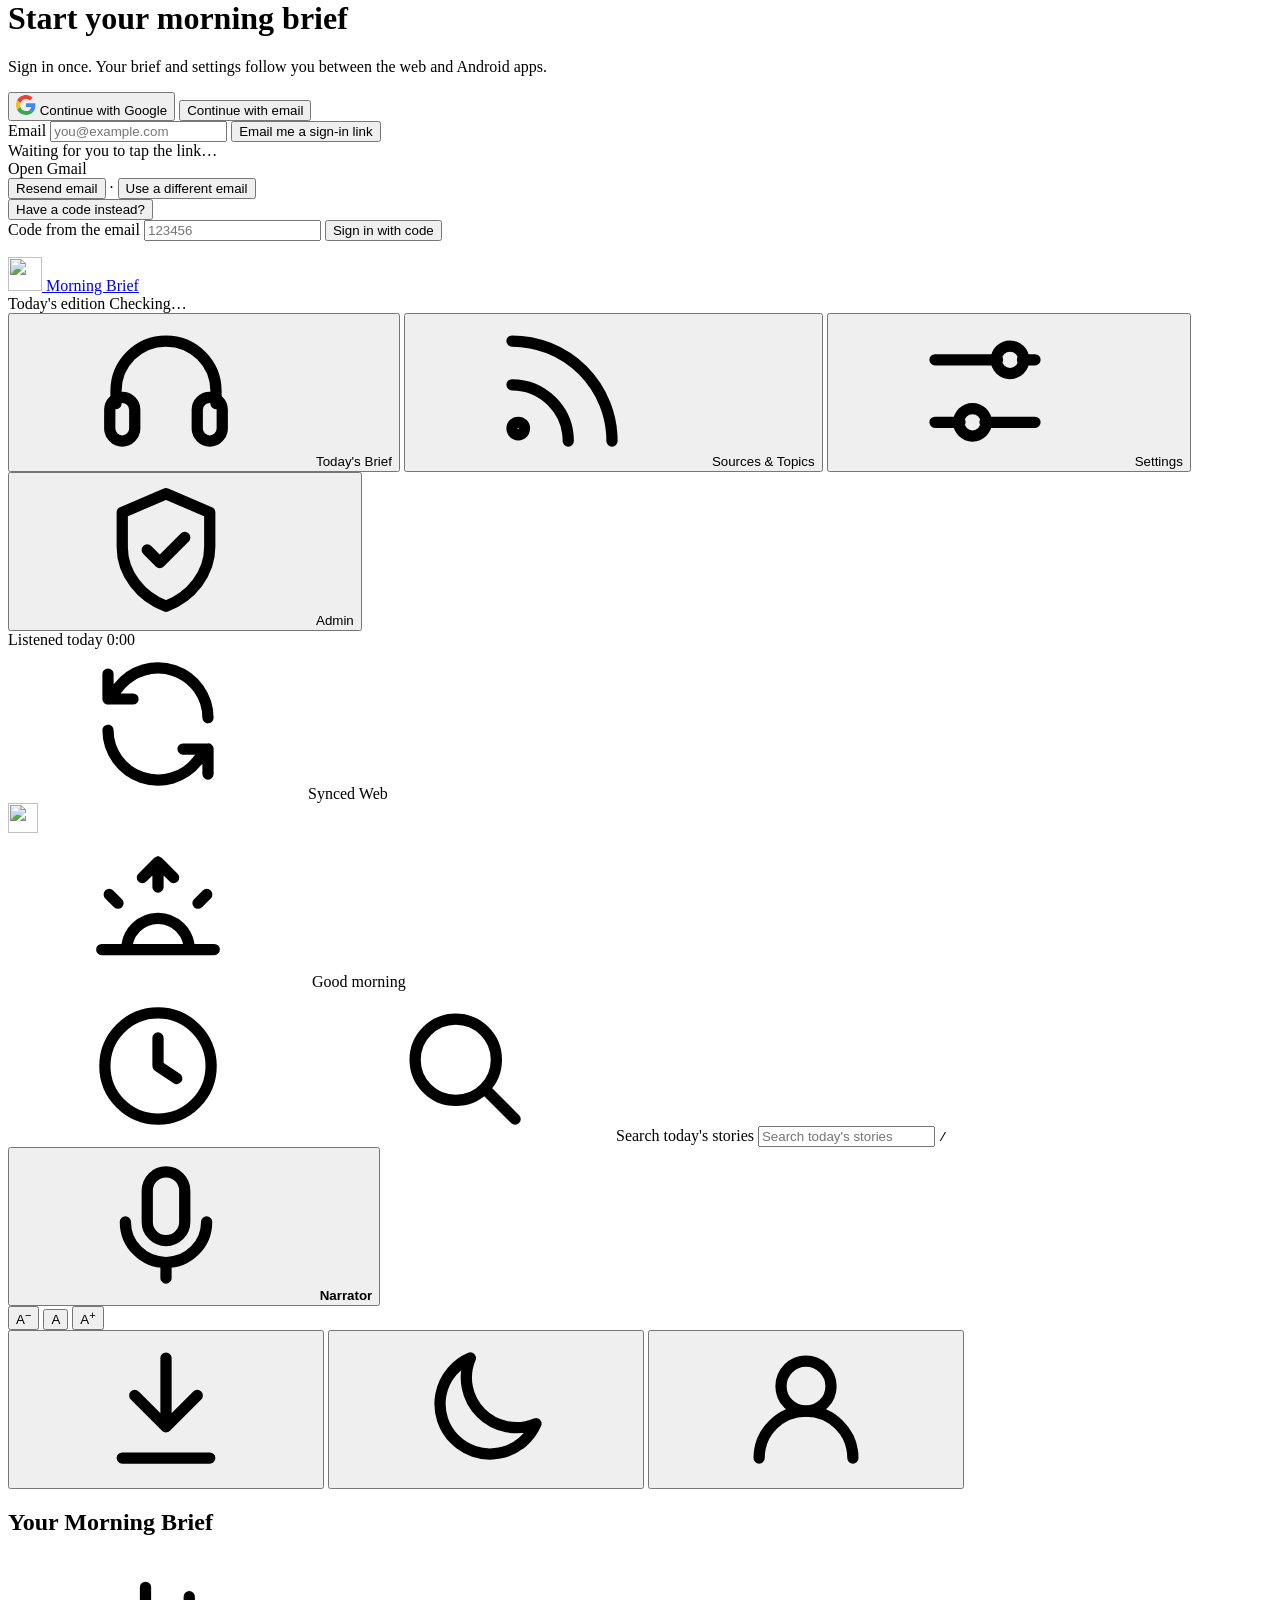
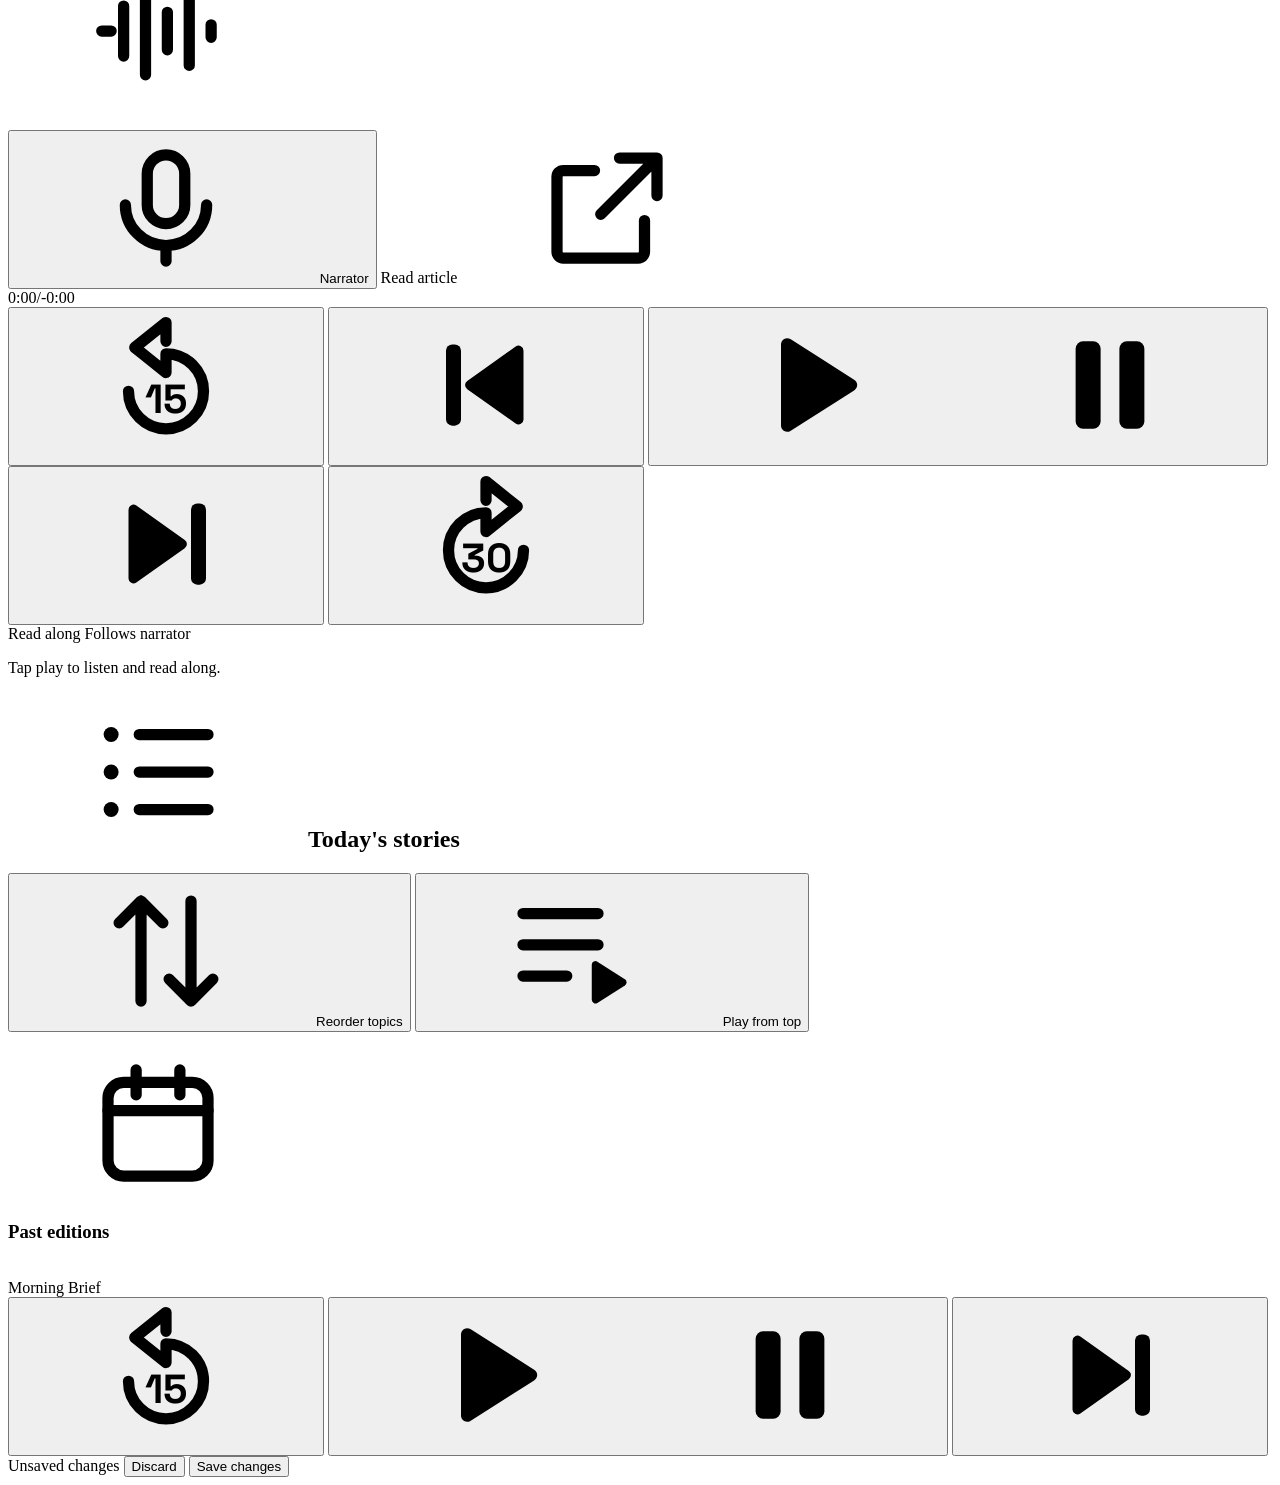
==== commit b58141fb: "feat(web): restructure layout with integrated read-along, prominent top stories, and compact narrato" ====
--- a/web/index.html
+++ b/web/index.html
@@ -28,6 +28,12 @@
     } catch (e) {}
     // Chrome can offer the install prompt before the app's modules load; keep it for our own Install button.
     window.addEventListener('beforeinstallprompt', function (e) { e.preventDefault(); window.__installPrompt = e; });
+    // Safety fallback: ensure booting class never traps UI on network delay or offline load
+    setTimeout(function () {
+      if (document.body && document.body.classList.contains('booting')) {
+        document.body.classList.remove('booting');
+      }
+    }, 1800);
   </script>
 </head>
 <body class="booting">
@@ -292,11 +298,10 @@
               <div class="brief-head-text">
                 <div class="brief-badges">
                   <span class="freshness-tag" id="freshnessTag"></span>
-                  <span class="overline" id="dateOverline"></span>
+                  <span class="overline hidden" id="dateOverline"></span>
                 </div>
                 <h1 class="display" id="briefTitle">Your Morning Brief</h1>
                 <p class="brief-meta" id="screenSubtitle"></p>
-                <p class="brief-voice" id="narratedBy"></p>
               </div>
             </header>
 
@@ -316,7 +321,13 @@
                   </p>
                   <h2 class="hero-title" id="heroTitle"></h2>
                 </div>
-                <a class="pill-btn glass-btn sm hero-article hidden" id="heroArticle" target="_blank" rel="noopener noreferrer"><span>Read article</span><svg aria-hidden="true"><use href="#i-external"/></svg></a>
+                <div class="hero-top-actions">
+                  <button class="narrator-pill-btn" id="heroNarratorBtn" type="button" aria-label="Change narrator" title="Change narrator">
+                    <svg aria-hidden="true"><use href="#i-mic"/></svg>
+                    <span id="heroNarratorName">Narrator</span>
+                  </button>
+                  <a class="pill-btn glass-btn sm hero-article hidden" id="heroArticle" target="_blank" rel="noopener noreferrer"><span>Read article</span><svg aria-hidden="true"><use href="#i-external"/></svg></a>
+                </div>
               </div>
 
               <div class="wave-panel">
@@ -342,28 +353,21 @@
                 </div>
               </div>
 
-              <div class="persona-block" id="personaBlock">
-                <div class="persona-head">
-                  <span class="overline"><svg aria-hidden="true"><use href="#i-mic"/></svg>Narrator</span>
-                  <span class="tiny">Every narrator reads the same stories. Switch any time.</span>
-                </div>
-                <div class="persona-row" id="personaRow"></div>
-              </div>
+              <!-- Integrated Read Along live pane -->
+              <div class="hero-transcript" id="transcript">
+                <div class="transcript-head">
+                  <div class="transcript-live">
+                    <span class="live-dot" aria-hidden="true"></span>
+                    <span class="overline">Read along</span>
+                    <span class="tiny">Follows narrator</span>
+                  </div>
+                </div>
+                <div class="transcript-body" id="transcriptBody">
+                  <p class="transcript-text" id="transcriptText">Tap play to listen and read along.</p>
+                </div>
+              </div>
+
               <audio id="audio" preload="metadata"></audio>
-            </section>
-
-            <!-- Read along -->
-            <section class="glass transcript hidden" id="transcript" aria-labelledby="transcriptTitle">
-              <button class="transcript-head" type="button" id="transcriptToggle" aria-expanded="true" aria-controls="transcriptBody">
-                <span class="live-dot" aria-hidden="true"></span>
-                <span class="overline" id="transcriptTitle">Read along</span>
-                <span class="tiny" id="transcriptSub">Follows the narrator</span>
-                <span class="spacer"></span>
-                <svg class="caret" aria-hidden="true"><use href="#i-chev-u"/></svg>
-              </button>
-              <div class="transcript-body" id="transcriptBody">
-                <p class="transcript-text" id="transcriptText"></p>
-              </div>
             </section>
 
             <div class="today-cols">
@@ -595,6 +599,21 @@
     </div>
   </dialog>
 
+  <!-- Narrator Switcher modal sheet -->
+  <dialog class="sheet" id="narratorSheet" aria-labelledby="narratorSheetTitle">
+    <div class="sheet-head">
+      <h2 id="narratorSheetTitle"><svg aria-hidden="true"><use href="#i-mic"/></svg>Choose narrator</h2>
+      <button class="icon-btn" data-close aria-label="Close"><svg><use href="#i-close"/></svg></button>
+    </div>
+    <div class="sheet-body">
+      <p class="hint">All four narrators read the same daily briefing. Pick who you'd like to hear.</p>
+      <div class="persona-sheet-grid" id="personaRow"></div>
+    </div>
+    <div class="sheet-foot">
+      <button class="btn btn-primary" data-close>Done</button>
+    </div>
+  </dialog>
+
   <div class="toast" id="toast" role="status" aria-live="polite"></div>
 
   <script type="module" src="/js/app.js"></script>
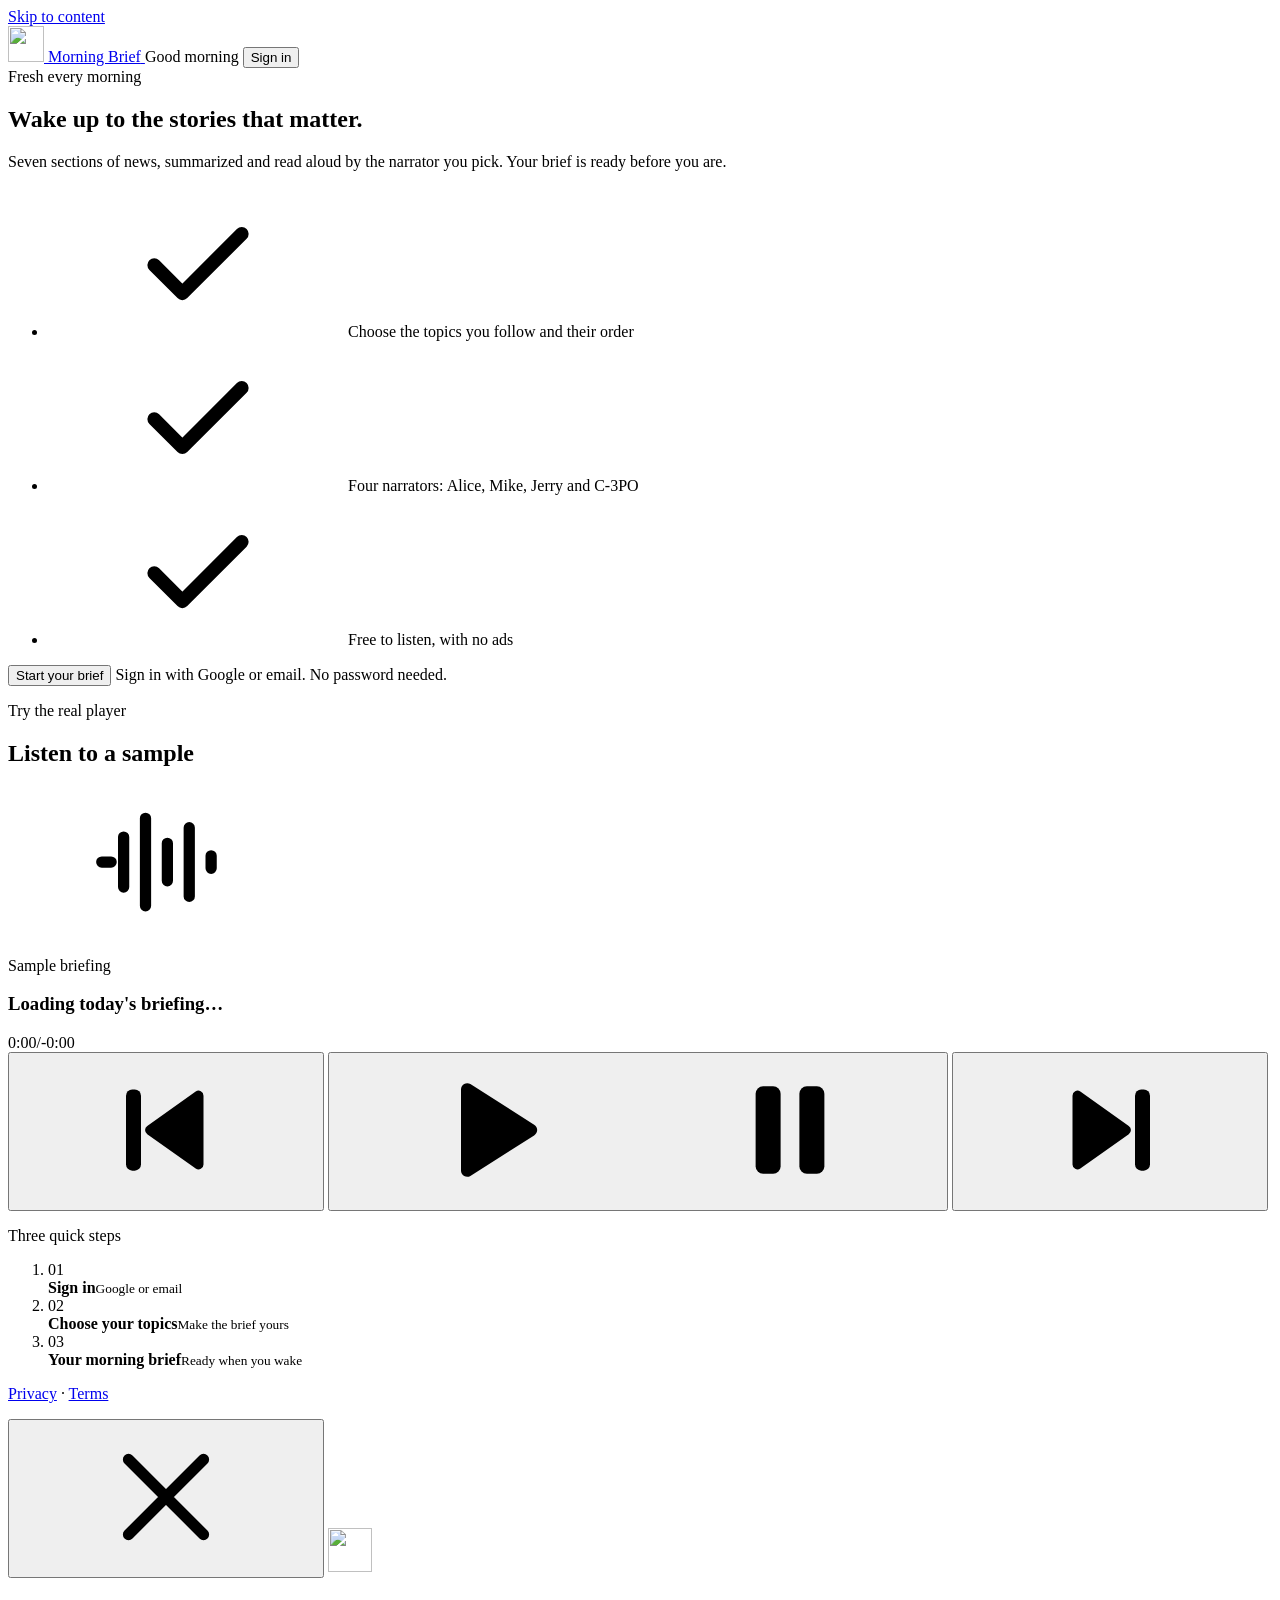
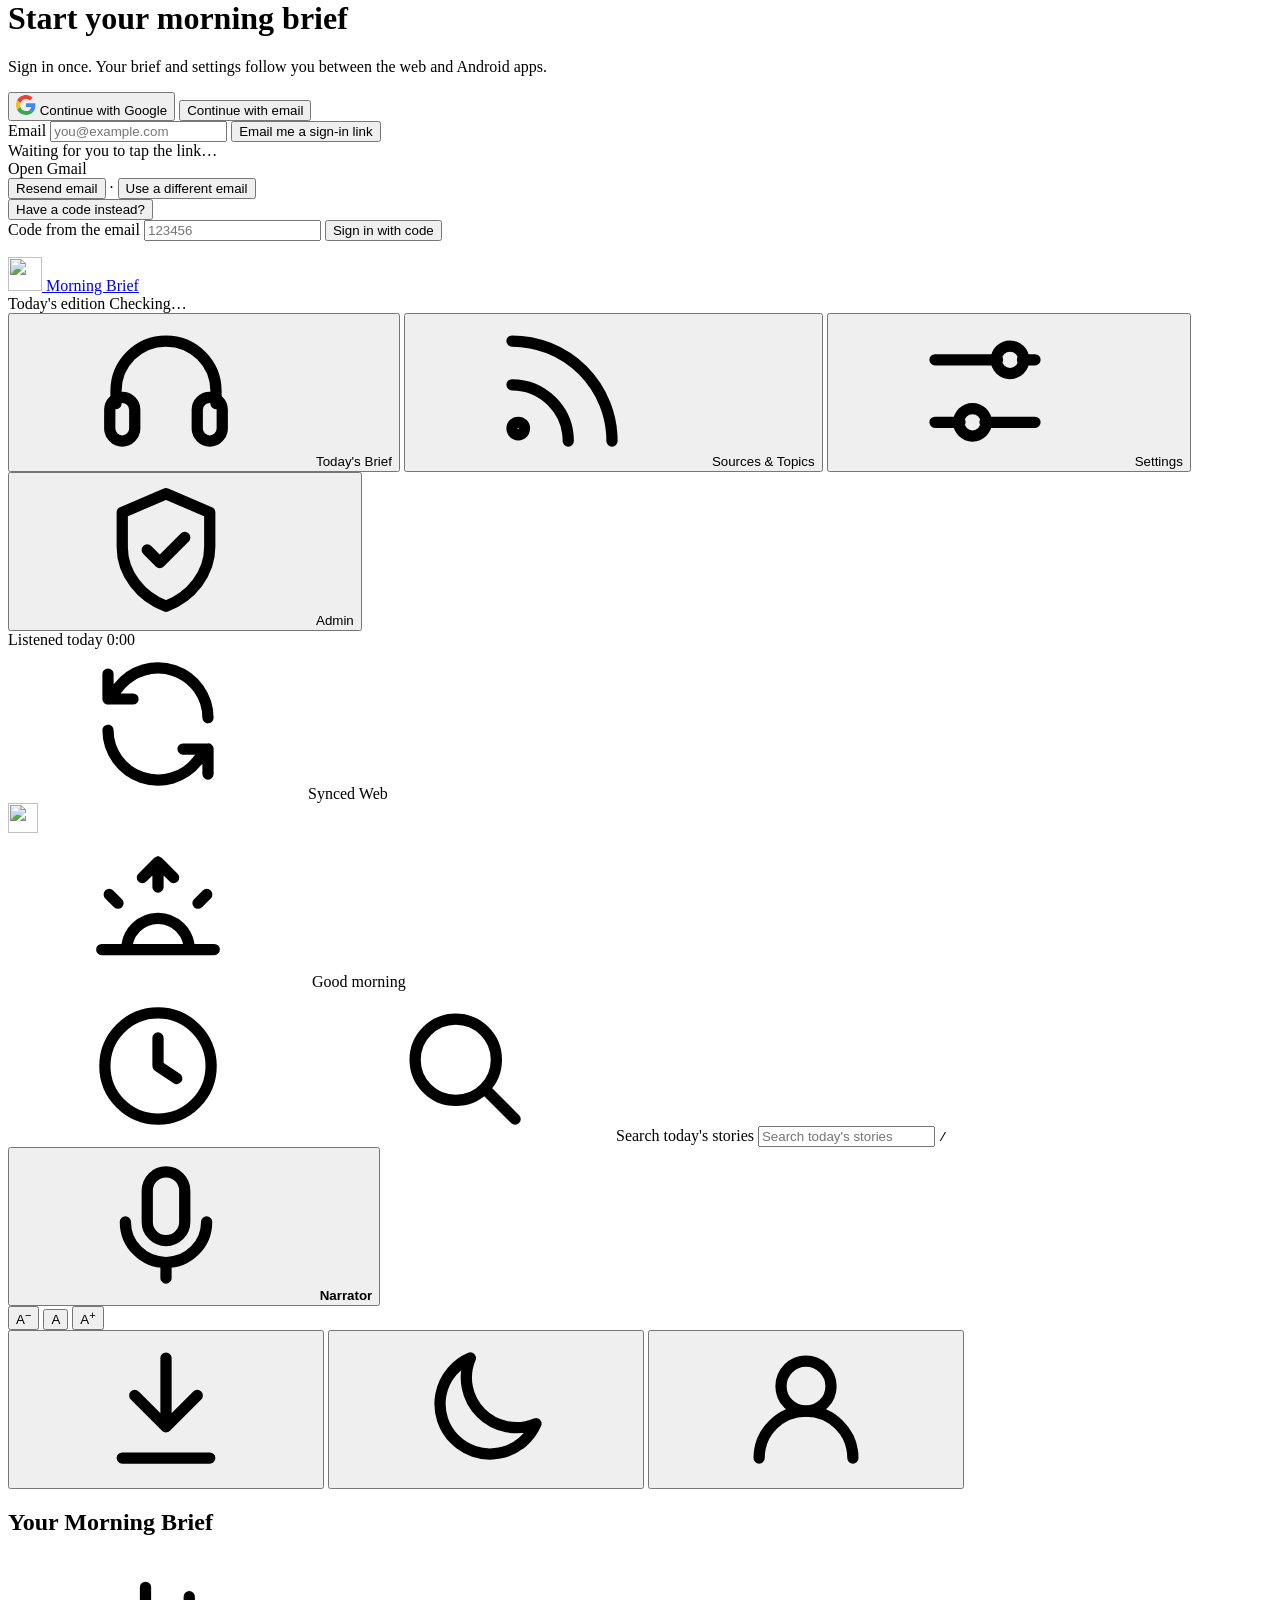
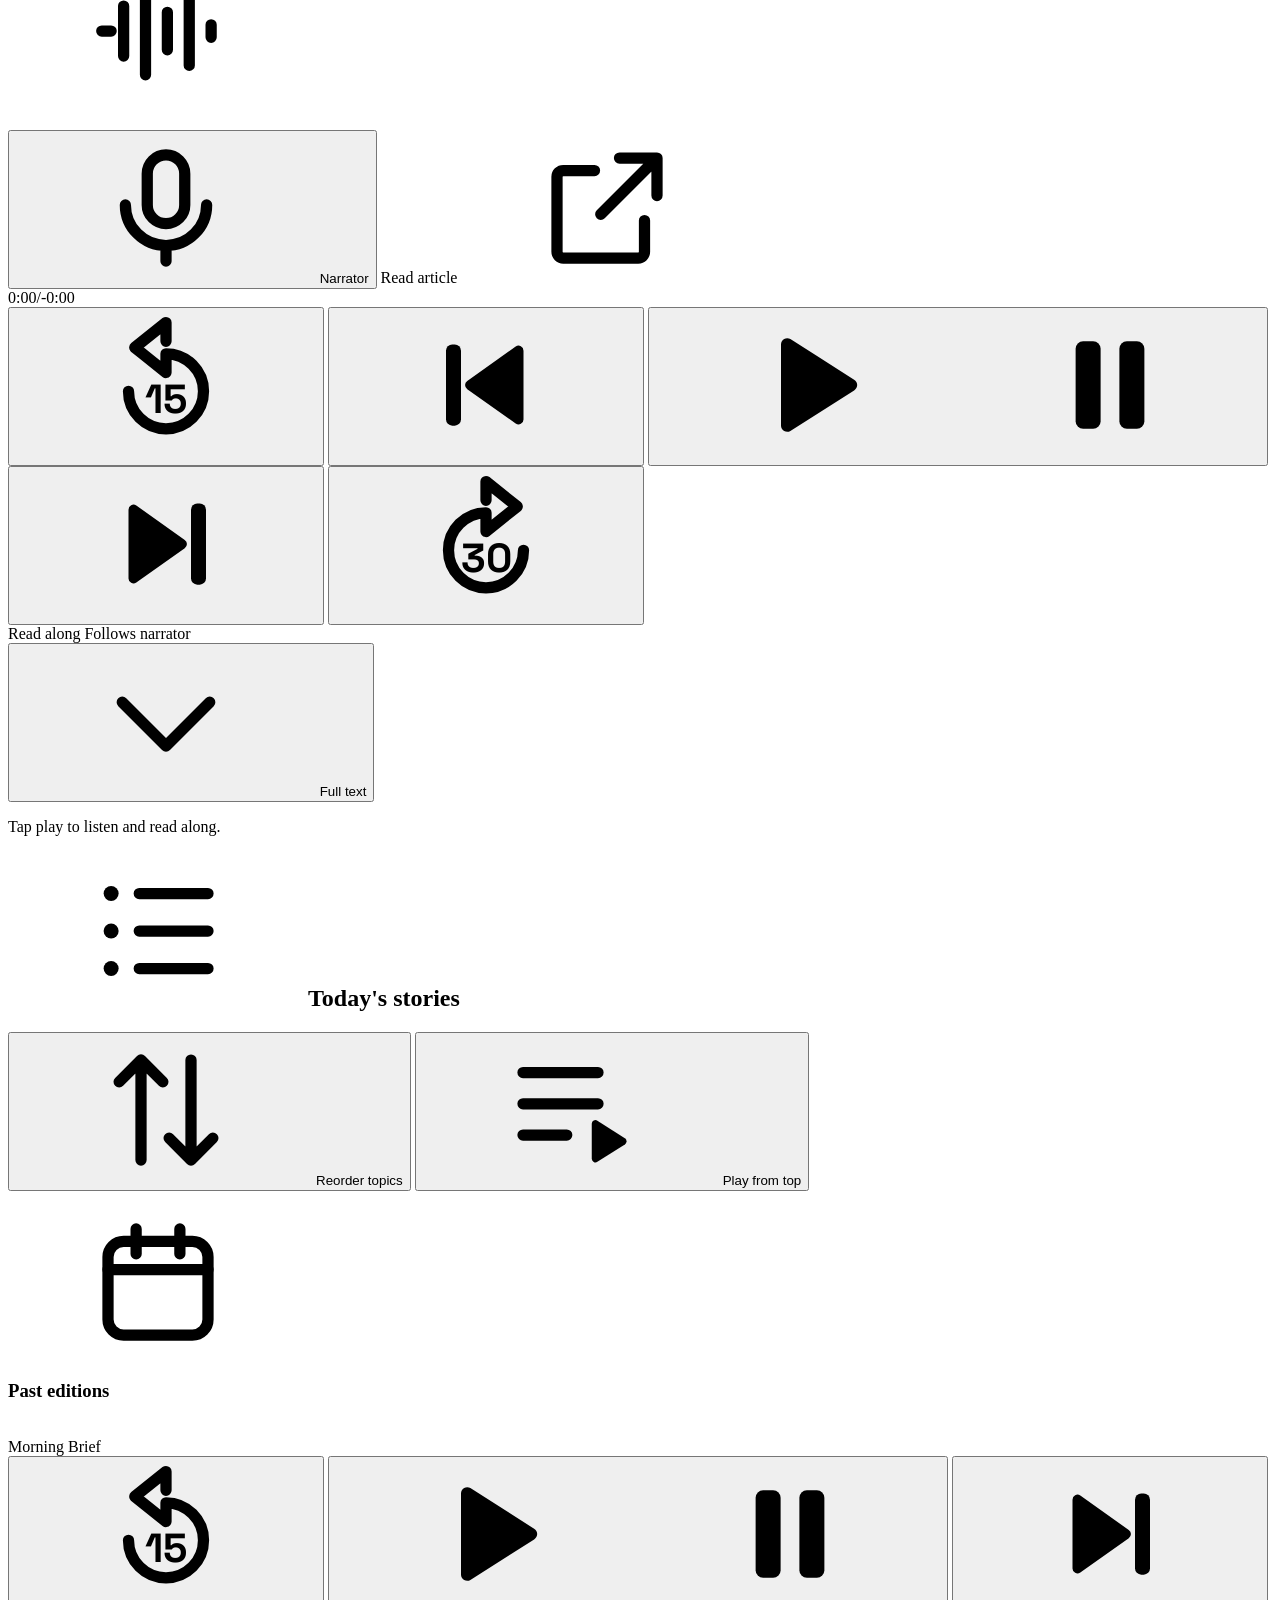
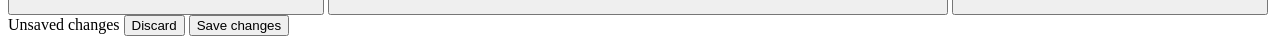
==== commit 62f66a7b: "fix(web): fix read along transcript truncation and auto-scrolling on mobile and tablet - Add smooth " ====
--- a/web/index.html
+++ b/web/index.html
@@ -361,6 +361,10 @@
                     <span class="overline">Read along</span>
                     <span class="tiny">Follows narrator</span>
                   </div>
+                  <button class="pill-btn glass-btn xs transcript-expand-btn" id="transcriptExpandBtn" type="button" aria-expanded="false" title="Toggle full story view">
+                    <svg aria-hidden="true" class="expand-icon"><use href="#i-chev-d"/></svg>
+                    <span id="transcriptExpandLabel">Full text</span>
+                  </button>
                 </div>
                 <div class="transcript-body" id="transcriptBody">
                   <p class="transcript-text" id="transcriptText">Tap play to listen and read along.</p>
